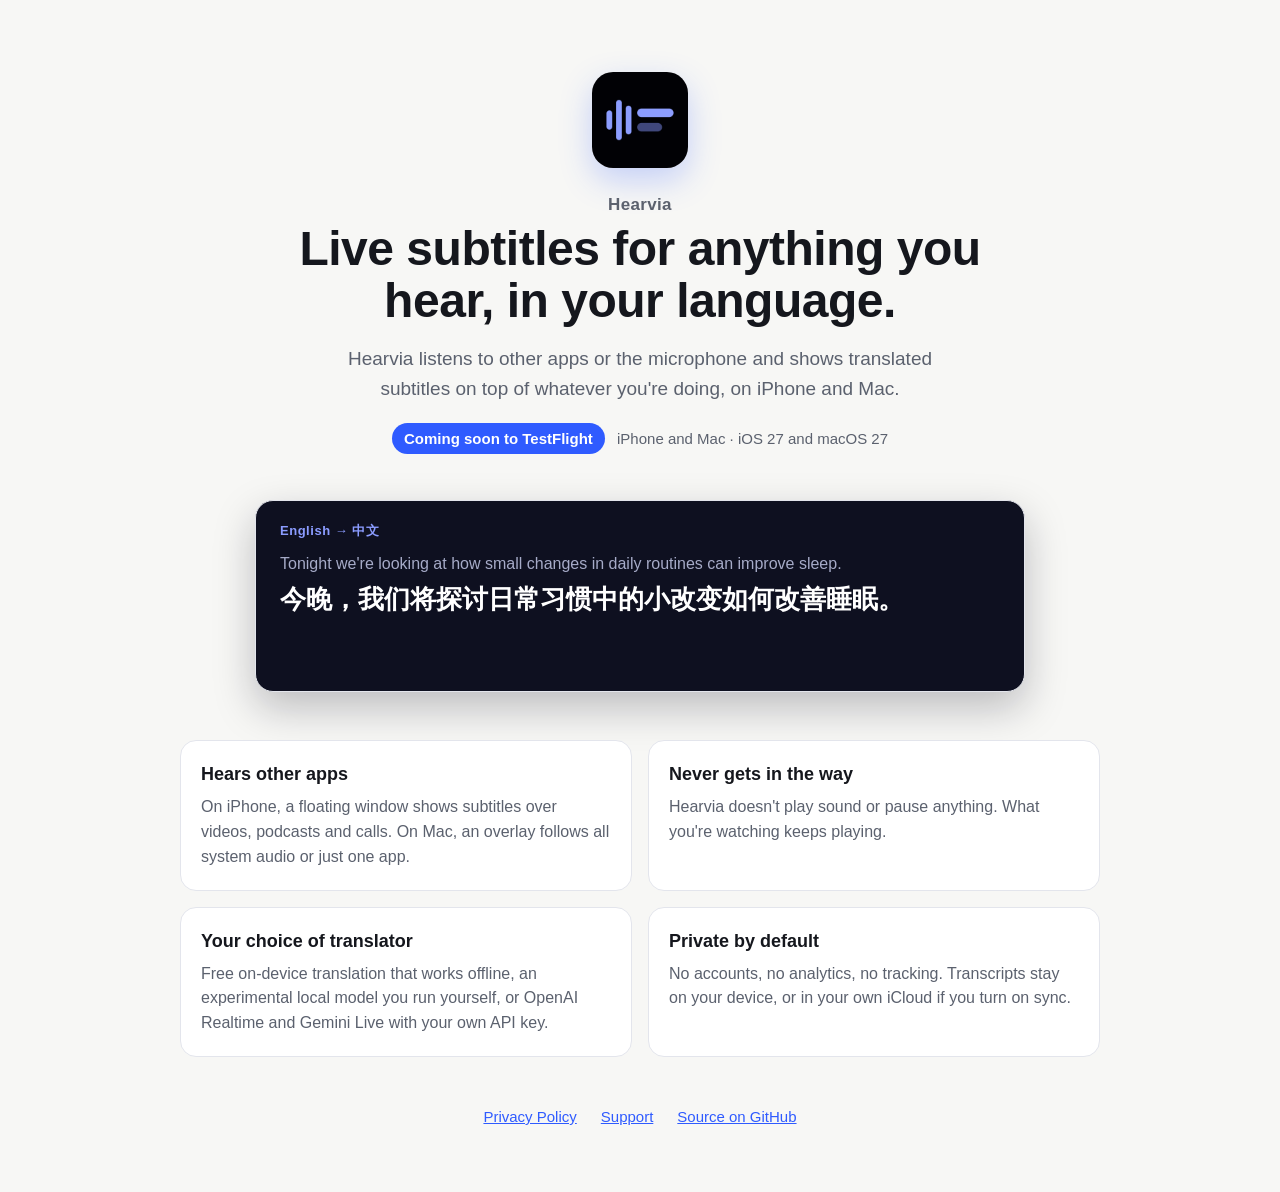
==== docs/index.html @ 70a5ec32 "Transcripts: optional iCloud sync Settings → Transcripts gains "Sync with iCloud" on iPhone and Mac " ====
<!doctype html>
<html lang="en">
<head>
<meta charset="utf-8">
<meta name="viewport" content="width=device-width, initial-scale=1">
<title>Hearvia</title>
<meta name="description" content="Live translated subtitles for anything you hear, on iPhone and Mac: videos, podcasts, calls, or the person in front of you.">
<meta property="og:title" content="Hearvia">
<meta property="og:description" content="Live translated subtitles for anything you hear, on iPhone and Mac.">
<meta property="og:image" content="https://hewigovens.github.io/hearvia/icon.png">
<meta name="theme-color" content="#0E1020" media="(prefers-color-scheme: dark)">
<meta name="theme-color" content="#F7F7F5" media="(prefers-color-scheme: light)">
<link rel="icon" href="favicon.png">
<link rel="apple-touch-icon" href="icon.png">
<link rel="stylesheet" href="style.css">
</head>
<body>
<main class="landing">
  <header class="hero">
    <img class="app-icon" src="icon.png" width="96" height="96" alt="">
    <p class="name">Hearvia</p>
    <h1>Live subtitles for anything you hear, in your language.</h1>
    <p class="lede">Hearvia listens to other apps or the microphone and shows translated subtitles on top of whatever you're doing, on iPhone and Mac.</p>
    <p class="availability"><span class="pill">Coming soon to TestFlight</span> <span class="platforms">iPhone and Mac · iOS 27 and macOS 27</span></p>
  </header>

  <figure class="strip" aria-label="Example subtitles">
    <p class="strip-pair" id="pair">English → 中文</p>
    <p class="strip-original" id="original" lang="en">Tonight we're looking at how small changes in daily routines can improve sleep.</p>
    <p class="strip-translation" id="translation" lang="zh-Hans">今晚，我们将探讨日常习惯中的小改变如何改善睡眠。</p>
  </figure>

  <section class="features">
    <div class="feature">
      <h2>Hears other apps</h2>
      <p>On iPhone, a floating window shows subtitles over videos, podcasts and calls. On Mac, an overlay follows all system audio or just one app.</p>
    </div>
    <div class="feature">
      <h2>Never gets in the way</h2>
      <p>Hearvia doesn't play sound or pause anything. What you're watching keeps playing.</p>
    </div>
    <div class="feature">
      <h2>Your choice of translator</h2>
      <p>Free on-device translation that works offline, an experimental local model you run yourself, or OpenAI Realtime and Gemini Live with your own API key.</p>
    </div>
    <div class="feature">
      <h2>Private by default</h2>
      <p>No accounts, no analytics, no tracking. Transcripts stay on your device, or in your own iCloud if you turn on sync.</p>
    </div>
  </section>

  <footer class="footer">
    <a href="privacy.html">Privacy Policy</a>
    <a href="https://github.com/hewigovens/hearvia/issues">Support</a>
    <a href="https://github.com/hewigovens/hearvia">Source on GitHub</a>
  </footer>
</main>
<script>
  // Cycles a few subtitle examples; stays on the first with Reduce Motion.
  // [pair, original, translation, original language, translation language]
  const examples = [
    ["English → 中文", "Tonight we're looking at how small changes in daily routines can improve sleep.", "今晚，我们将探讨日常习惯中的小改变如何改善睡眠。", "en", "zh-Hans"],
    ["English → 日本語", "Let's start with where we landed last quarter.", "まずは前四半期の結果から始めましょう。", "en", "ja"],
    ["日本語 → English", "次の電車は10分遅れて到着します。", "The next train will arrive 10 minutes late.", "ja", "en"],
    ["Español → English", "¿Dónde está la estación más cercana?", "Where is the nearest station?", "es", "en"]
  ];
  const strip = document.querySelector(".strip");
  const fields = ["pair", "original", "translation"].map((id) => document.getElementById(id));
  if (!matchMedia("(prefers-reduced-motion: reduce)").matches) {
    let index = 0;
    setInterval(() => {
      strip.classList.add("fading");
      setTimeout(() => {
        index = (index + 1) % examples.length;
        fields.forEach((field, i) => { field.textContent = examples[index][i]; });
        fields[1].lang = examples[index][3];
        fields[2].lang = examples[index][4];
        strip.classList.remove("fading");
      }, 350);
    }, 4200);
  }
</script>
</body>
</html>
---- docs/style.css ----
:root {
  color-scheme: light dark;
  --ground: #F7F7F5;
  --text: #15171D;
  --muted: #5B616E;
  --accent: #2F5BFF;
}
@media (prefers-color-scheme: dark) {
  :root {
    --ground: #0E1020;
    --text: #F3F4F6;
    --muted: #A6ABC8;
    --accent: #8B9CFF;
  }
}
body {
  margin: 0;
  background: var(--ground);
  color: var(--text);
  font: 17px/1.55 -apple-system, BlinkMacSystemFont, "Helvetica Neue", sans-serif;
}
main {
  max-width: 680px;
  margin: 0 auto;
  padding: 48px 16px 64px;
}
h1 { font-size: 34px; line-height: 1.15; margin: 0 0 8px; }
h2 { font-size: 20px; margin: 32px 0 8px; }
a { color: var(--accent); }
.meta, .back { color: var(--muted); font-size: 15px; }
.lede { font-size: 19px; color: var(--muted); }
.links { padding-left: 20px; }

/* Landing page */
:root {
  --surface: #FFFFFF;
  --border: #E3E5EC;
  --strip: #0E1020;
}
@media (prefers-color-scheme: dark) {
  :root {
    --surface: #191C33;
    --border: #262A47;
    --strip: #070814;
  }
}
main.landing { max-width: 920px; }
.hero { text-align: center; padding-top: 24px; }
.app-icon { border-radius: 22%; box-shadow: 0 12px 32px rgba(47, 91, 255, 0.25); }
.name { font-weight: 600; letter-spacing: 0.02em; color: var(--muted); margin: 16px 0 4px; }
.hero h1 { font-size: clamp(30px, 6vw, 48px); line-height: 1.1; max-width: 760px; margin: 0 auto 16px; letter-spacing: -0.01em; }
.hero .lede { max-width: 620px; margin: 0 auto 20px; }
.availability { color: var(--muted); font-size: 15px; }
.platforms { white-space: nowrap; }
.pill {
  display: inline-block;
  margin: 0 8px 6px 0;
  padding: 4px 12px;
  border-radius: 999px;
  background: var(--accent);
  color: #FFFFFF;
  font-weight: 600;
}
@media (prefers-color-scheme: dark) {
  .pill { color: #0E1020; }
}
/* Subtitle surfaces are dark in both themes, like the app's floating window and overlay. */
.strip {
  margin: 40px auto 48px;
  max-width: 720px;
  min-height: 150px;
  padding: 20px 24px;
  border-radius: 18px;
  background: var(--strip);
  border: 1px solid var(--border);
  box-shadow: 0 16px 40px rgba(14, 16, 32, 0.25);
  transition: opacity 0.35s ease;
}
.strip.fading { opacity: 0; }
.strip p { margin: 0; }
.strip-pair { color: #8B9CFF; font-size: 13px; font-weight: 600; letter-spacing: 0.04em; margin-bottom: 10px !important; }
.strip-original { color: #A6ABC8; font-size: 16px; margin-bottom: 6px !important; }
.strip-translation { color: #FFFFFF; font-size: clamp(20px, 3.4vw, 26px); font-weight: 600; line-height: 1.35; }
.features { display: grid; grid-template-columns: repeat(2, 1fr); gap: 16px; }
@media (max-width: 620px) {
  .features { grid-template-columns: 1fr; }
}
.feature { background: var(--surface); border: 1px solid var(--border); border-radius: 16px; padding: 20px; }
.feature h2 { font-size: 18px; margin: 0 0 6px; }
.feature p { margin: 0; color: var(--muted); font-size: 16px; }
.footer { display: flex; flex-wrap: wrap; justify-content: center; gap: 8px 24px; margin-top: 48px; font-size: 15px; }
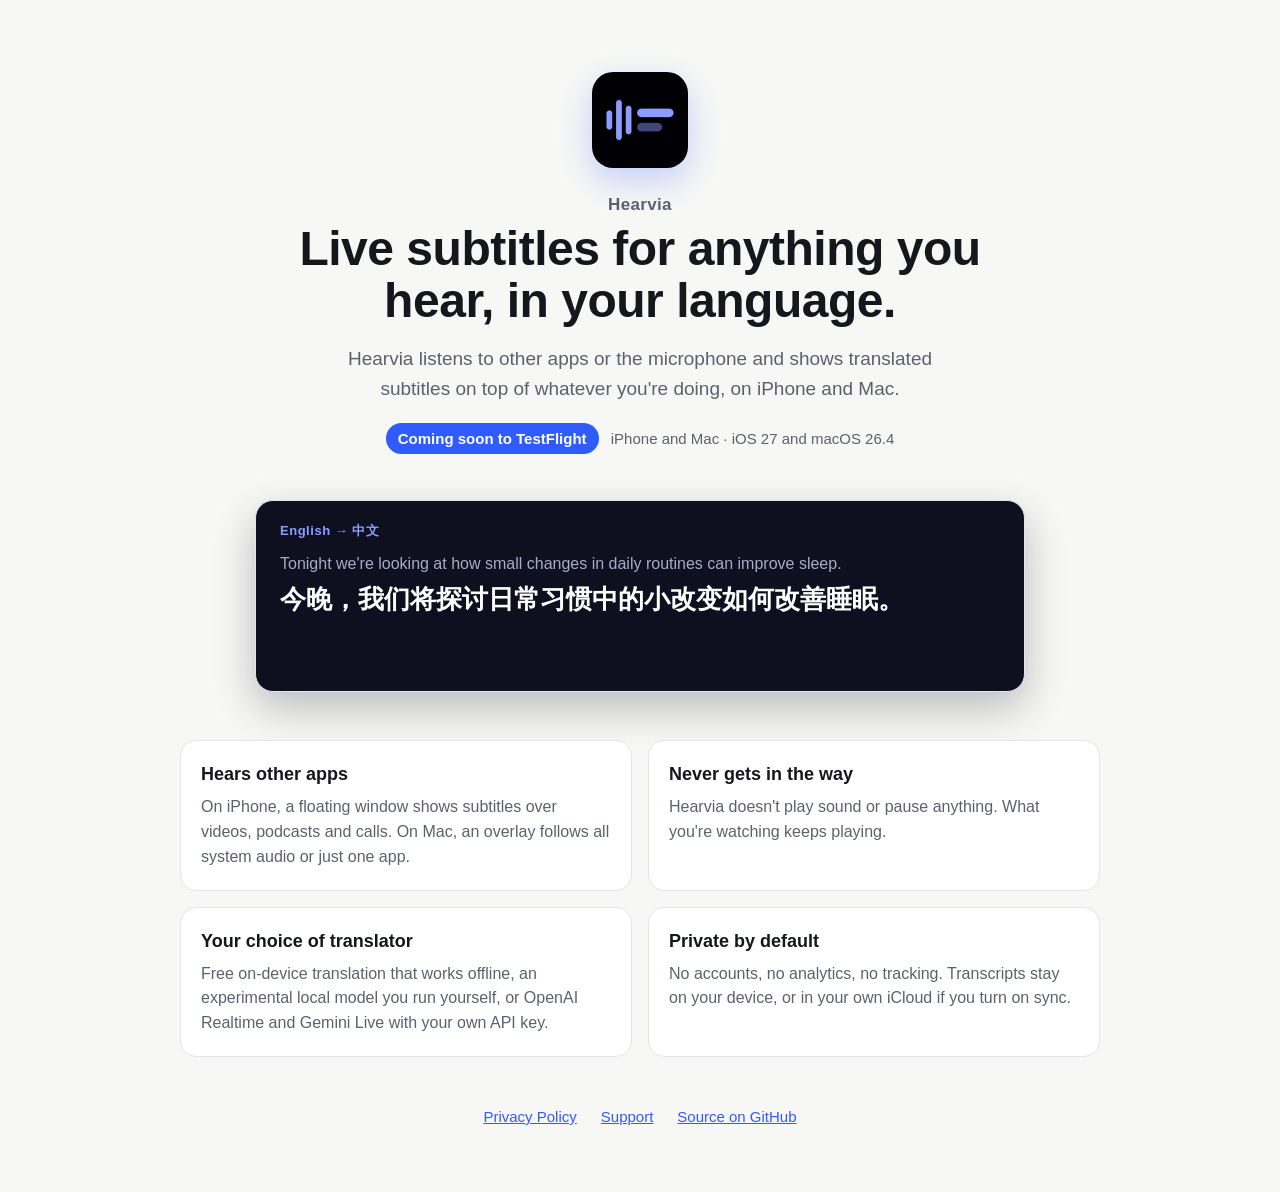
==== commit e2badbe7: "macOS: deployment target 26.4; iOS stays at 27 HearviaKit and the Mac app now target macOS 26.4, the" ====
--- a/docs/index.html
+++ b/docs/index.html
@@ -21,7 +21,7 @@
     <p class="name">Hearvia</p>
     <h1>Live subtitles for anything you hear, in your language.</h1>
     <p class="lede">Hearvia listens to other apps or the microphone and shows translated subtitles on top of whatever you're doing, on iPhone and Mac.</p>
-    <p class="availability"><span class="pill">Coming soon to TestFlight</span> <span class="platforms">iPhone and Mac · iOS 27 and macOS 27</span></p>
+    <p class="availability"><span class="pill">Coming soon to TestFlight</span> <span class="platforms">iPhone and Mac · iOS 27 and macOS 26.4</span></p>
   </header>
 
   <figure class="strip" aria-label="Example subtitles">
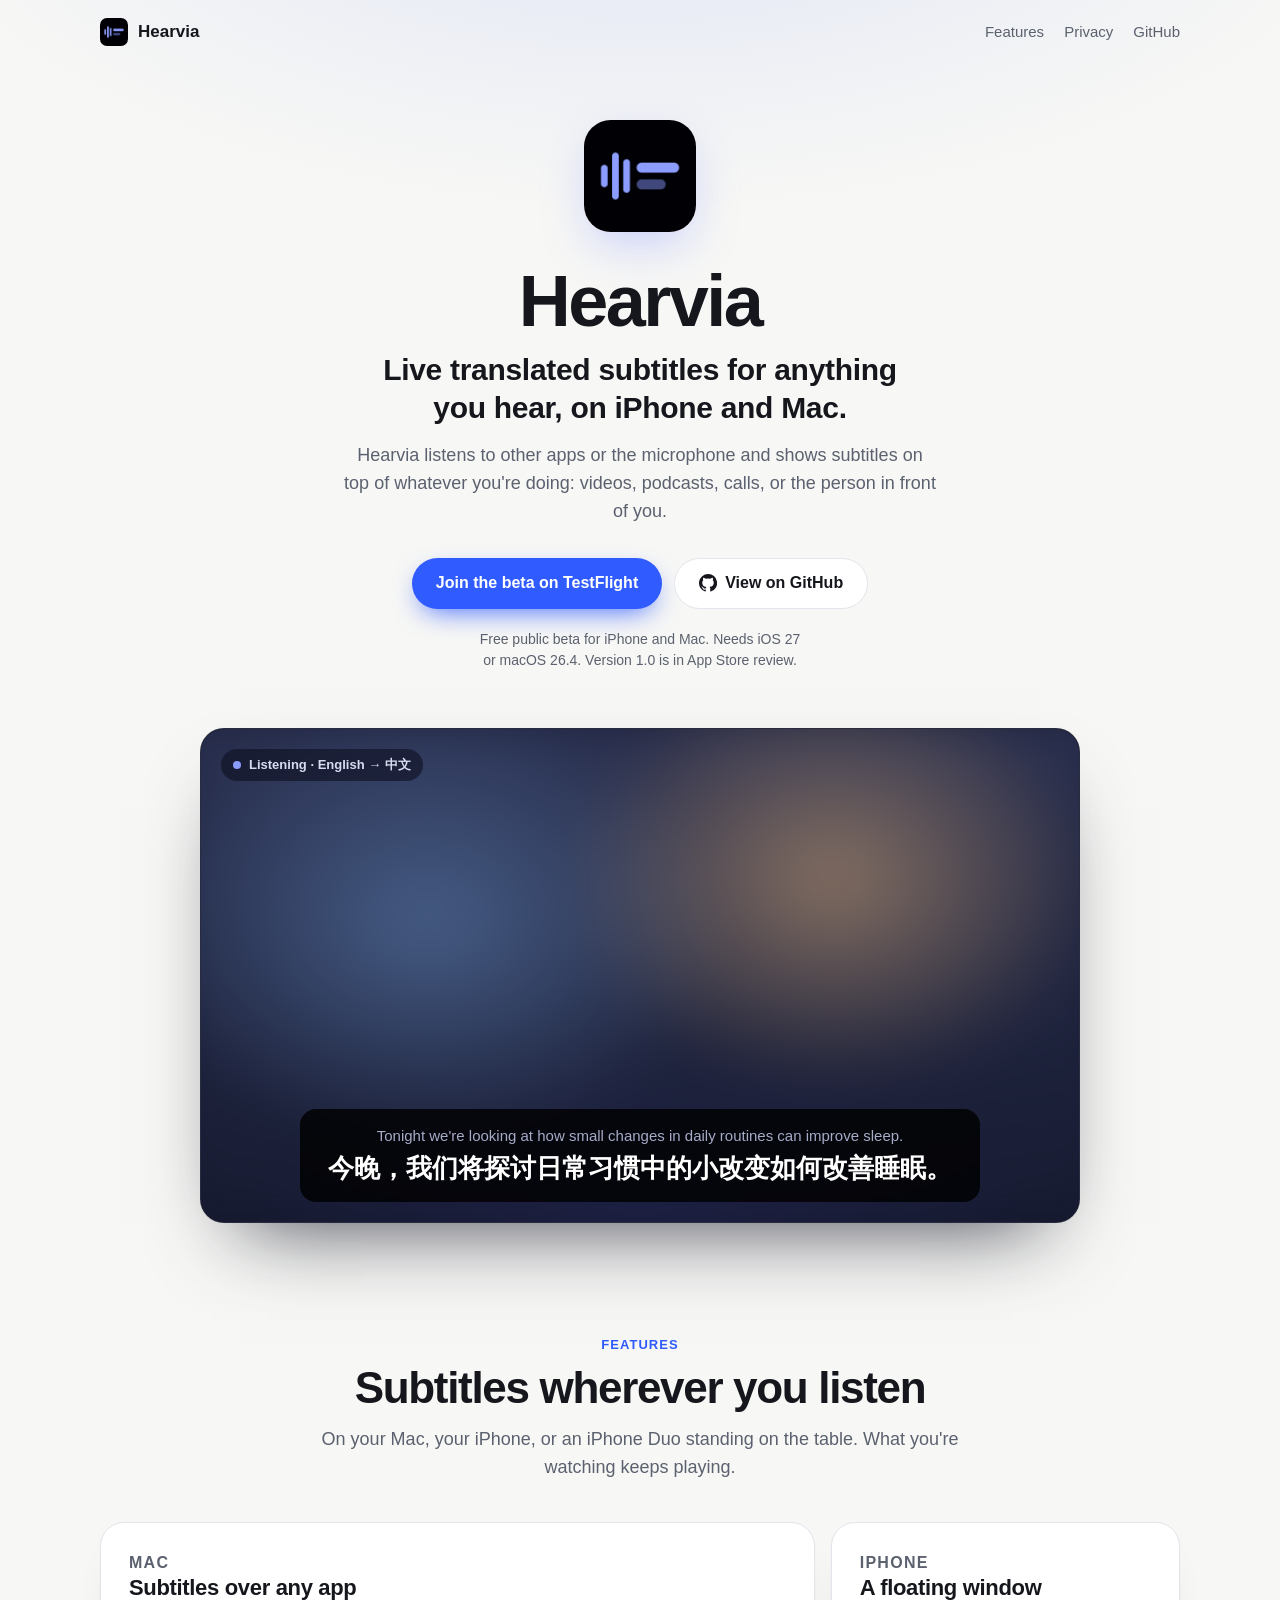
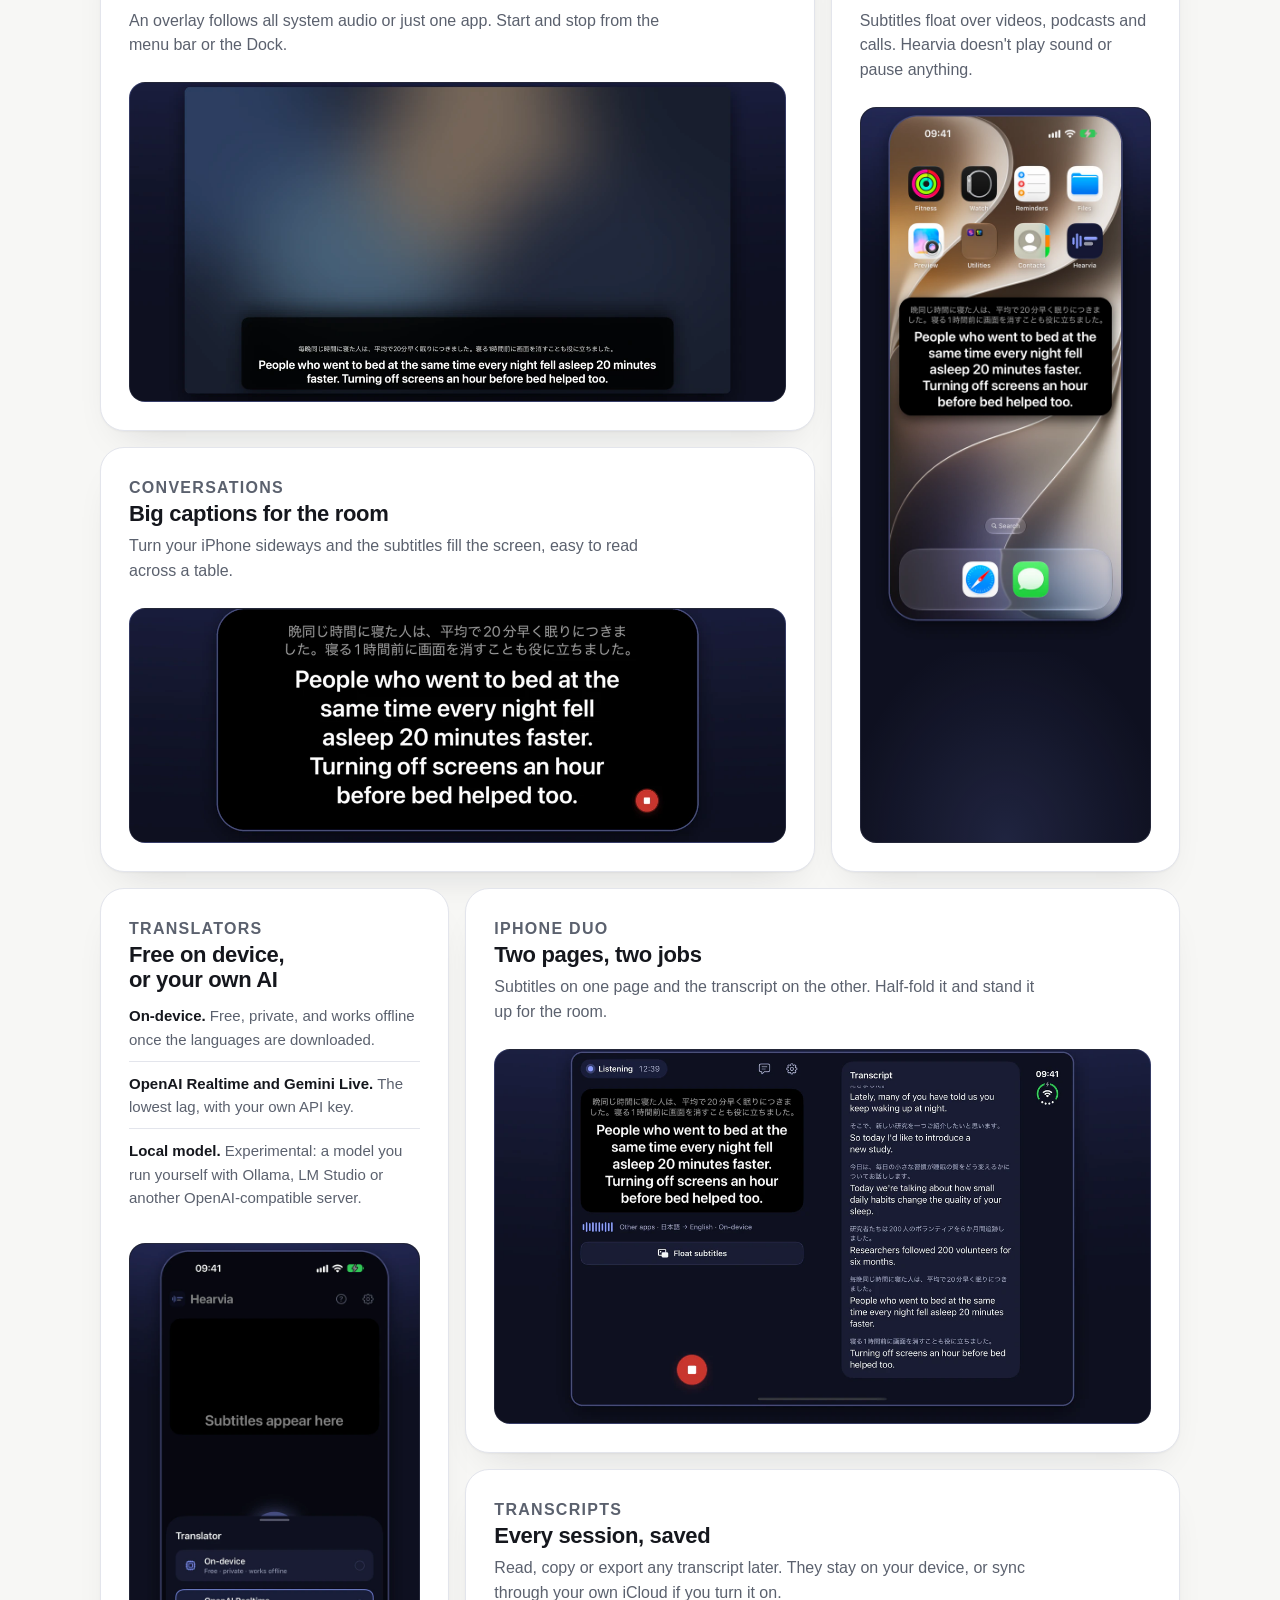
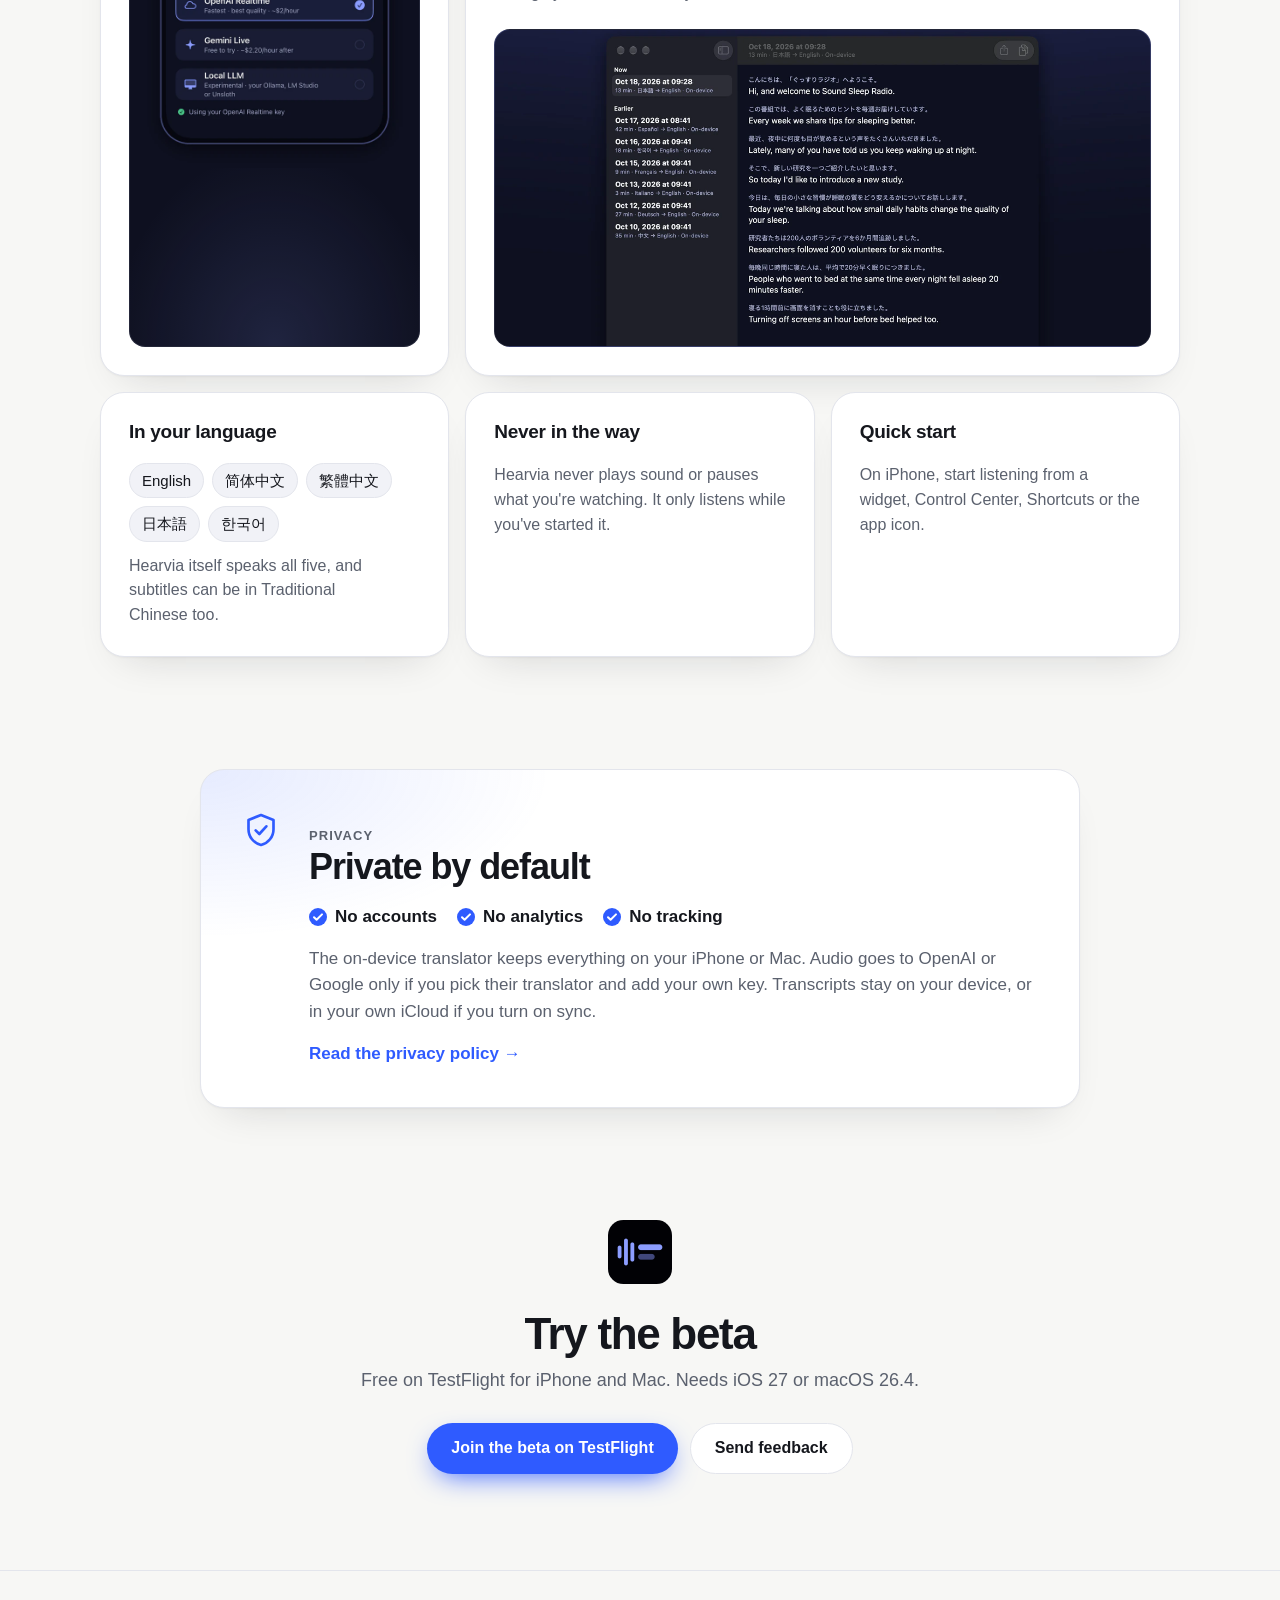
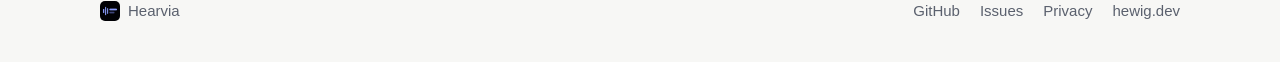
==== commit 02e6fab9: "Site: landing page redesign: hero with the TestFlight beta, bento feature grid from the App Store sc" ====
--- a/docs/index.html
+++ b/docs/index.html
@@ -3,11 +3,23 @@
 <head>
 <meta charset="utf-8">
 <meta name="viewport" content="width=device-width, initial-scale=1">
-<title>Hearvia</title>
-<meta name="description" content="Live translated subtitles for anything you hear, on iPhone and Mac: videos, podcasts, calls, or the person in front of you.">
+<title>Hearvia · Live translated subtitles on iPhone and Mac</title>
+<meta name="description" content="Live translated subtitles for anything you hear, on iPhone and Mac: videos, podcasts, calls, or the person in front of you. Free on-device translation, no accounts, no tracking.">
+<link rel="canonical" href="https://hearvia.hewig.dev/">
+<meta property="og:type" content="website">
+<meta property="og:site_name" content="Hearvia">
+<meta property="og:url" content="https://hearvia.hewig.dev/">
 <meta property="og:title" content="Hearvia">
 <meta property="og:description" content="Live translated subtitles for anything you hear, on iPhone and Mac.">
-<meta property="og:image" content="https://hewigovens.github.io/hearvia/icon.png">
+<meta property="og:image" content="https://hearvia.hewig.dev/screenshots/bento.png">
+<meta property="og:image:width" content="2400">
+<meta property="og:image:height" content="1465">
+<meta property="og:image:alt" content="Hearvia on Mac, iPhone and iPhone Duo showing translated subtitles over other apps">
+<meta name="twitter:card" content="summary_large_image">
+<meta name="twitter:title" content="Hearvia">
+<meta name="twitter:description" content="Live translated subtitles for anything you hear, on iPhone and Mac.">
+<meta name="twitter:image" content="https://hearvia.hewig.dev/screenshots/bento.png">
+<meta name="twitter:image:alt" content="Hearvia on Mac, iPhone and iPhone Duo showing translated subtitles over other apps">
 <meta name="theme-color" content="#0E1020" media="(prefers-color-scheme: dark)">
 <meta name="theme-color" content="#F7F7F5" media="(prefers-color-scheme: light)">
 <link rel="icon" href="favicon.png">
@@ -15,46 +27,173 @@
 <link rel="stylesheet" href="style.css">
 </head>
 <body>
-<main class="landing">
-  <header class="hero">
-    <img class="app-icon" src="icon.png" width="96" height="96" alt="">
-    <p class="name">Hearvia</p>
-    <h1>Live subtitles for anything you hear, in your language.</h1>
-    <p class="lede">Hearvia listens to other apps or the microphone and shows translated subtitles on top of whatever you're doing, on iPhone and Mac.</p>
-    <p class="availability"><span class="pill">Coming soon to TestFlight</span> <span class="platforms">iPhone and Mac · iOS 27 and macOS 26.4</span></p>
-  </header>
-
-  <figure class="strip" aria-label="Example subtitles">
-    <p class="strip-pair" id="pair">English → 中文</p>
-    <p class="strip-original" id="original" lang="en">Tonight we're looking at how small changes in daily routines can improve sleep.</p>
-    <p class="strip-translation" id="translation" lang="zh-Hans">今晚，我们将探讨日常习惯中的小改变如何改善睡眠。</p>
-  </figure>
-
-  <section class="features">
-    <div class="feature">
-      <h2>Hears other apps</h2>
-      <p>On iPhone, a floating window shows subtitles over videos, podcasts and calls. On Mac, an overlay follows all system audio or just one app.</p>
-    </div>
-    <div class="feature">
-      <h2>Never gets in the way</h2>
-      <p>Hearvia doesn't play sound or pause anything. What you're watching keeps playing.</p>
-    </div>
-    <div class="feature">
-      <h2>Your choice of translator</h2>
-      <p>Free on-device translation that works offline, an experimental local model you run yourself, or OpenAI Realtime and Gemini Live with your own API key.</p>
-    </div>
-    <div class="feature">
-      <h2>Private by default</h2>
-      <p>No accounts, no analytics, no tracking. Transcripts stay on your device, or in your own iCloud if you turn on sync.</p>
-    </div>
-  </section>
-
-  <footer class="footer">
-    <a href="privacy.html">Privacy Policy</a>
-    <a href="https://github.com/hewigovens/hearvia/issues">Support</a>
-    <a href="https://github.com/hewigovens/hearvia">Source on GitHub</a>
-  </footer>
+<a class="skip" href="#features">Skip to features</a>
+<header class="site-header">
+  <div class="wrap site-header-inner">
+    <a class="brand" href="./"><img src="favicon.png" width="28" height="28" alt=""> Hearvia</a>
+    <nav aria-label="Main">
+      <a href="#features">Features</a>
+      <a href="#privacy">Privacy</a>
+      <a href="https://github.com/hewigovens/hearvia">GitHub</a>
+    </nav>
+  </div>
+</header>
+
+<main>
+  <section class="hero wrap" aria-labelledby="title">
+    <img class="hero-icon" src="icon.png" width="112" height="112" alt="">
+    <h1 id="title">Hearvia</h1>
+    <p class="hero-pitch">Live translated subtitles for anything you hear, on iPhone and Mac.</p>
+    <p class="hero-lede">Hearvia listens to other apps or the microphone and shows subtitles on top of whatever you're doing: videos, podcasts, calls, or the person in front of you.</p>
+    <div class="actions">
+      <a class="button button-primary" href="https://testflight.apple.com/join/GZddk344">Join the beta on TestFlight</a>
+      <a class="button button-secondary" href="https://github.com/hewigovens/hearvia">
+        <svg aria-hidden="true" viewBox="0 0 16 16" width="18" height="18"><path fill="currentColor" d="M8 0a8 8 0 0 0-2.53 15.59c.4.07.55-.17.55-.38v-1.33c-2.23.48-2.7-1.07-2.7-1.07-.36-.92-.89-1.17-.89-1.17-.73-.5.06-.49.06-.49.8.06 1.23.83 1.23.83.71 1.22 1.87.87 2.33.66.07-.52.28-.87.5-1.07-1.78-.2-3.65-.89-3.65-3.95 0-.87.31-1.59.82-2.15-.08-.2-.36-1.02.08-2.12 0 0 .67-.21 2.2.82a7.6 7.6 0 0 1 4 0c1.53-1.04 2.2-.82 2.2-.82.44 1.1.16 1.92.08 2.12.51.56.82 1.28.82 2.15 0 3.07-1.87 3.75-3.66 3.95.29.25.54.73.54 1.48v2.2c0 .21.15.46.55.38A8 8 0 0 0 8 0Z"/></svg>
+        View on GitHub
+      </a>
+    </div>
+    <p class="hero-note">Free public beta for iPhone and Mac. Needs iOS 27 or macOS 26.4. Version 1.0 is in App Store review.</p>
+
+    <figure class="stage" aria-label="Example subtitles">
+      <div class="stage-scene" aria-hidden="true"></div>
+      <p class="stage-status"><span class="dot" aria-hidden="true"></span><span>Listening · <span id="pair">English → 中文</span></span></p>
+      <div class="caption">
+        <p class="caption-original" id="original" lang="en">Tonight we're looking at how small changes in daily routines can improve sleep.</p>
+        <p class="caption-translation" id="translation" lang="zh-Hans">今晚，我们将探讨日常习惯中的小改变如何改善睡眠。</p>
+      </div>
+    </figure>
+  </section>
+
+  <section id="features" class="section wrap" aria-labelledby="features-title">
+    <header class="section-head">
+      <p class="eyebrow">Features</p>
+      <h2 id="features-title">Subtitles wherever you listen</h2>
+      <p>On your Mac, your iPhone, or an iPhone Duo standing on the table. What you're watching keeps playing.</p>
+    </header>
+
+    <div class="bento">
+      <article class="card card-wide">
+        <div class="card-text">
+          <p class="eyebrow">Mac</p>
+          <h3>Subtitles over any app</h3>
+          <p>An overlay follows all system audio or just one app. Start and stop from the menu bar or the Dock.</p>
+        </div>
+        <div class="shot"><img src="screenshots/mac-overlay.webp" width="1200" height="583" loading="lazy" alt="A Mac playing a video, with a subtitle overlay at the bottom: the Japanese original in small grey text and the English translation in white below it."></div>
+      </article>
+
+      <article class="card card-tall">
+        <div class="card-text">
+          <p class="eyebrow">iPhone</p>
+          <h3>A floating window</h3>
+          <p>Subtitles float over videos, podcasts and calls. Hearvia doesn't play sound or pause anything.</p>
+        </div>
+        <div class="shot shot-phone"><img src="screenshots/iphone-floating.webp" width="638" height="1200" loading="lazy" alt="An iPhone home screen with a floating subtitle window showing a Japanese sentence and its English translation."></div>
+      </article>
+
+      <article class="card card-wide">
+        <div class="card-text">
+          <p class="eyebrow">Conversations</p>
+          <h3>Big captions for the room</h3>
+          <p>Turn your iPhone sideways and the subtitles fill the screen, easy to read across a table.</p>
+        </div>
+        <div class="shot"><img src="screenshots/iphone-captions.webp" width="1200" height="427" loading="lazy" alt="An iPhone in landscape filled with large white English subtitles under the Japanese original."></div>
+      </article>
+
+      <article class="card card-tall">
+        <div class="card-text">
+          <p class="eyebrow">Translators</p>
+          <h3>Free on device, or your own AI</h3>
+          <ul class="options">
+            <li><strong>On-device.</strong> Free, private, and works offline once the languages are downloaded.</li>
+            <li><strong>OpenAI Realtime and Gemini Live.</strong> The lowest lag, with your own API key.</li>
+            <li><strong>Local model.</strong> Experimental: a model you run yourself with Ollama, LM Studio or another OpenAI-compatible server.</li>
+          </ul>
+        </div>
+        <div class="shot shot-phone"><img src="screenshots/iphone-translators.webp" width="662" height="1200" loading="lazy" alt="The iPhone translator picker listing On-device, OpenAI Realtime, Gemini Live and Local LLM."></div>
+      </article>
+
+      <article class="card card-wide">
+        <div class="card-text">
+          <p class="eyebrow">iPhone Duo</p>
+          <h3>Two pages, two jobs</h3>
+          <p>Subtitles on one page and the transcript on the other. Half-fold it and stand it up for the room.</p>
+        </div>
+        <div class="shot"><img src="screenshots/iphone-duo.webp" width="1200" height="684" loading="lazy" alt="An unfolded iPhone Duo with live subtitles on the left page and the running transcript on the right page."></div>
+      </article>
+
+      <article class="card card-wide">
+        <div class="card-text">
+          <p class="eyebrow">Transcripts</p>
+          <h3>Every session, saved</h3>
+          <p>Read, copy or export any transcript later. They stay on your device, or sync through your own iCloud if you turn it on.</p>
+        </div>
+        <div class="shot"><img src="screenshots/mac-transcripts.webp" width="1200" height="579" loading="lazy" alt="The Mac transcript window: a list of past sessions on the left and one transcript with original and translated lines on the right."></div>
+      </article>
+
+      <article class="card card-small">
+        <h3>In your language</h3>
+        <ul class="chips" aria-label="App languages">
+          <li lang="en">English</li>
+          <li lang="zh-Hans">简体中文</li>
+          <li lang="zh-Hant">繁體中文</li>
+          <li lang="ja">日本語</li>
+          <li lang="ko">한국어</li>
+        </ul>
+        <p>Hearvia itself speaks all five, and subtitles can be in Traditional Chinese too.</p>
+      </article>
+
+      <article class="card card-small">
+        <h3>Never in the way</h3>
+        <p>Hearvia never plays sound or pauses what you're watching. It only listens while you've started it.</p>
+      </article>
+
+      <article class="card card-small">
+        <h3>Quick start</h3>
+        <p>On iPhone, start listening from a widget, Control Center, Shortcuts or the app icon.</p>
+      </article>
+    </div>
+  </section>
+
+  <section id="privacy" class="section wrap" aria-labelledby="privacy-title">
+    <div class="privacy">
+      <svg class="privacy-icon" aria-hidden="true" viewBox="0 0 24 24" width="40" height="40"><path fill="none" stroke="currentColor" stroke-width="1.6" stroke-linecap="round" stroke-linejoin="round" d="M12 3 4.5 6v5.5c0 4.6 3.1 8.4 7.5 9.5 4.4-1.1 7.5-4.9 7.5-9.5V6L12 3Z"/><path fill="none" stroke="currentColor" stroke-width="1.6" stroke-linecap="round" stroke-linejoin="round" d="m8.8 12.2 2.2 2.2 4.2-4.6"/></svg>
+      <div>
+        <p class="eyebrow">Privacy</p>
+        <h2 id="privacy-title">Private by default</h2>
+        <ul class="checks">
+          <li>No accounts</li>
+          <li>No analytics</li>
+          <li>No tracking</li>
+        </ul>
+        <p>The on-device translator keeps everything on your iPhone or Mac. Audio goes to OpenAI or Google only if you pick their translator and add your own key. Transcripts stay on your device, or in your own iCloud if you turn on sync.</p>
+        <p><a class="link-arrow" href="privacy.html">Read the privacy policy</a></p>
+      </div>
+    </div>
+  </section>
+
+  <section class="section wrap cta" aria-labelledby="cta-title">
+    <img src="icon.png" width="64" height="64" alt="">
+    <h2 id="cta-title">Try the beta</h2>
+    <p>Free on TestFlight for iPhone and Mac. Needs iOS 27 or macOS 26.4.</p>
+    <div class="actions">
+      <a class="button button-primary" href="https://testflight.apple.com/join/GZddk344">Join the beta on TestFlight</a>
+      <a class="button button-secondary" href="https://github.com/hewigovens/hearvia/issues">Send feedback</a>
+    </div>
+  </section>
 </main>
+
+<footer class="site-footer">
+  <div class="wrap site-footer-inner">
+    <p class="footer-brand"><img src="favicon.png" width="20" height="20" alt=""> Hearvia</p>
+    <nav aria-label="Footer">
+      <a href="https://github.com/hewigovens/hearvia">GitHub</a>
+      <a href="https://github.com/hewigovens/hearvia/issues">Issues</a>
+      <a href="privacy.html">Privacy</a>
+      <a href="https://hewig.dev">hewig.dev</a>
+    </nav>
+  </div>
+</footer>
+
 <script>
   // Cycles a few subtitle examples; stays on the first with Reduce Motion.
   // [pair, original, translation, original language, translation language]
@@ -62,20 +201,21 @@
     ["English → 中文", "Tonight we're looking at how small changes in daily routines can improve sleep.", "今晚，我们将探讨日常习惯中的小改变如何改善睡眠。", "en", "zh-Hans"],
     ["English → 日本語", "Let's start with where we landed last quarter.", "まずは前四半期の結果から始めましょう。", "en", "ja"],
     ["日本語 → English", "次の電車は10分遅れて到着します。", "The next train will arrive 10 minutes late.", "ja", "en"],
-    ["Español → English", "¿Dónde está la estación más cercana?", "Where is the nearest station?", "es", "en"]
+    ["Español → English", "¿Dónde está la estación más cercana?", "Where is the nearest station?", "es", "en"],
+    ["한국어 → English", "오늘 회의는 3시에 시작합니다.", "Today's meeting starts at three.", "ko", "en"]
   ];
-  const strip = document.querySelector(".strip");
+  const caption = document.querySelector(".caption");
   const fields = ["pair", "original", "translation"].map((id) => document.getElementById(id));
   if (!matchMedia("(prefers-reduced-motion: reduce)").matches) {
     let index = 0;
     setInterval(() => {
-      strip.classList.add("fading");
+      caption.classList.add("fading");
       setTimeout(() => {
         index = (index + 1) % examples.length;
         fields.forEach((field, i) => { field.textContent = examples[index][i]; });
         fields[1].lang = examples[index][3];
         fields[2].lang = examples[index][4];
-        strip.classList.remove("fading");
+        caption.classList.remove("fading");
       }, 350);
     }, 4200);
   }
--- a/docs/style.css
+++ b/docs/style.css
@@ -1,91 +1,395 @@
+/* Periwinkle dark is the default; Paper light follows the system setting. */
 :root {
-  color-scheme: light dark;
-  --ground: #F7F7F5;
-  --text: #15171D;
-  --muted: #5B616E;
-  --accent: #2F5BFF;
-}
-@media (prefers-color-scheme: dark) {
+  color-scheme: dark light;
+  --ground: #0E1020;
+  --ground-glow: rgba(139, 156, 255, 0.22);
+  --surface: #151831;
+  --surface-raised: #1B1F3D;
+  --border: rgba(166, 171, 200, 0.16);
+  --text: #F3F4F6;
+  --muted: #A6ABC8;
+  --accent: #8B9CFF;
+  --on-accent: #0E1020;
+  --shadow: 0 1px 0 rgba(255, 255, 255, 0.04) inset, 0 24px 48px -24px rgba(0, 0, 0, 0.6);
+  --radius: 24px;
+  --font: -apple-system, BlinkMacSystemFont, "SF Pro Text", "Segoe UI", Roboto, "Helvetica Neue", "PingFang SC", "Hiragino Sans", "Apple SD Gothic Neo", "Noto Sans", sans-serif;
+}
+@media (prefers-color-scheme: light) {
   :root {
-    --ground: #0E1020;
-    --text: #F3F4F6;
-    --muted: #A6ABC8;
-    --accent: #8B9CFF;
+    --ground: #F7F7F5;
+    --ground-glow: rgba(47, 91, 255, 0.12);
+    --surface: #FFFFFF;
+    --surface-raised: #F1F2F7;
+    --border: #E3E5EC;
+    --text: #15171D;
+    --muted: #5B616E;
+    --accent: #2F5BFF;
+    --on-accent: #FFFFFF;
+    --shadow: 0 1px 2px rgba(21, 23, 29, 0.04), 0 20px 40px -24px rgba(21, 23, 29, 0.18);
   }
+}
+
+*, *::before, *::after { box-sizing: border-box; }
+html { scroll-behavior: smooth; -webkit-text-size-adjust: 100%; }
+@media (prefers-reduced-motion: reduce) {
+  html { scroll-behavior: auto; }
 }
 body {
   margin: 0;
-  background: var(--ground);
+  background:
+    radial-gradient(1100px 560px at 50% -180px, var(--ground-glow), transparent 70%),
+    var(--ground);
+  background-repeat: no-repeat;
   color: var(--text);
-  font: 17px/1.55 -apple-system, BlinkMacSystemFont, "Helvetica Neue", sans-serif;
-}
-main {
-  max-width: 680px;
+  font: 17px/1.55 var(--font);
+  -webkit-font-smoothing: antialiased;
+}
+img { max-width: 100%; height: auto; }
+a { color: var(--accent); text-underline-offset: 3px; }
+a:focus-visible, .button:focus-visible {
+  outline: 2px solid var(--accent);
+  outline-offset: 3px;
+  border-radius: 8px;
+}
+h1, h2, h3 { line-height: 1.15; letter-spacing: -0.015em; text-wrap: balance; }
+p { text-wrap: pretty; }
+.wrap { width: 100%; max-width: 1120px; margin: 0 auto; padding: 0 20px; }
+
+.skip {
+  position: absolute;
+  left: 16px;
+  top: -48px;
+  padding: 8px 14px;
+  border-radius: 10px;
+  background: var(--accent);
+  color: var(--on-accent);
+  z-index: 10;
+}
+.skip:focus { top: 12px; }
+
+/* Header and footer, shared with the privacy page */
+.site-header-inner {
+  display: flex;
+  align-items: center;
+  justify-content: space-between;
+  gap: 16px;
+  height: 64px;
+}
+.brand {
+  display: inline-flex;
+  align-items: center;
+  gap: 10px;
+  color: var(--text);
+  font-weight: 650;
+  text-decoration: none;
+}
+.brand img { border-radius: 7px; }
+.site-header nav, .site-footer nav { display: flex; flex-wrap: wrap; gap: 4px 20px; }
+.site-header nav a, .site-footer nav a {
+  color: var(--muted);
+  font-size: 15px;
+  text-decoration: none;
+}
+.site-header nav a:hover, .site-footer nav a:hover { color: var(--text); }
+.site-footer {
+  margin-top: 96px;
+  border-top: 1px solid var(--border);
+}
+.site-footer-inner {
+  display: flex;
+  flex-wrap: wrap;
+  align-items: center;
+  justify-content: space-between;
+  gap: 12px 24px;
+  padding-top: 28px;
+  padding-bottom: 40px;
+}
+.footer-brand {
+  display: inline-flex;
+  align-items: center;
+  gap: 8px;
+  margin: 0;
+  color: var(--muted);
+  font-size: 15px;
+}
+.footer-brand img { border-radius: 5px; }
+
+/* Hero */
+.hero { padding-top: 56px; text-align: center; }
+.hero-icon {
+  border-radius: 24%;
+  box-shadow: 0 18px 48px -8px rgba(139, 156, 255, 0.45);
+}
+.hero h1 {
+  margin: 20px 0 8px;
+  font-size: clamp(44px, 9vw, 72px);
+  font-weight: 750;
+  letter-spacing: -0.035em;
+}
+.hero-pitch {
+  max-width: 720px;
+  margin: 0 auto 16px;
+  font-size: clamp(22px, 3.6vw, 30px);
+  font-weight: 600;
+  line-height: 1.25;
+  letter-spacing: -0.01em;
+  text-wrap: balance;
+}
+.hero-lede {
+  max-width: 600px;
+  margin: 0 auto 32px;
+  color: var(--muted);
+  font-size: 18px;
+}
+.actions {
+  display: flex;
+  flex-wrap: wrap;
+  justify-content: center;
+  gap: 12px;
+}
+.button {
+  display: inline-flex;
+  align-items: center;
+  justify-content: center;
+  gap: 8px;
+  min-height: 48px;
+  padding: 12px 24px;
+  border-radius: 999px;
+  font-size: 16px;
+  font-weight: 600;
+  text-decoration: none;
+  transition: transform 0.15s ease, background-color 0.15s ease, box-shadow 0.15s ease;
+}
+.button:hover { transform: translateY(-1px); }
+.button:active { transform: none; }
+.button-primary {
+  background: var(--accent);
+  color: var(--on-accent);
+  box-shadow: 0 10px 28px -10px var(--accent);
+}
+.button-secondary {
+  border: 1px solid var(--border);
+  background: var(--surface);
+  color: var(--text);
+}
+.button-secondary:hover { background: var(--surface-raised); }
+.hero-note {
+  max-width: 520px;
+  margin: 20px auto 0;
+  color: var(--muted);
+  font-size: 14px;
+  text-wrap: balance;
+}
+
+/* A dark stage like the Mac overlay: subtitle surfaces stay dark in both themes. */
+.stage {
+  position: relative;
+  display: flex;
+  flex-direction: column;
+  justify-content: space-between;
+  max-width: 880px;
+  aspect-ratio: 16 / 9;
+  margin: 56px auto 0;
+  padding: 20px;
+  overflow: hidden;
+  border: 1px solid rgba(166, 171, 200, 0.18);
+  border-radius: var(--radius);
+  background: #0E1020;
+  box-shadow: 0 40px 80px -40px rgba(14, 16, 32, 0.8);
+  text-align: left;
+}
+.stage-scene {
+  position: absolute;
+  inset: 0;
+  background:
+    radial-gradient(40% 55% at 70% 32%, rgba(214, 170, 120, 0.55), transparent 70%),
+    radial-gradient(45% 60% at 28% 40%, rgba(94, 128, 178, 0.6), transparent 70%),
+    radial-gradient(60% 50% at 50% 100%, rgba(31, 34, 73, 0.9), transparent 70%),
+    linear-gradient(180deg, #2A3050 0%, #161A30 100%);
+  filter: blur(24px);
+  transform: scale(1.1);
+}
+.stage-status {
+  position: relative;
+  align-self: flex-start;
+  display: inline-flex;
+  align-items: center;
+  gap: 8px;
+  margin: 0;
+  padding: 6px 12px;
+  border-radius: 999px;
+  background: rgba(14, 16, 32, 0.6);
+  -webkit-backdrop-filter: blur(12px);
+  backdrop-filter: blur(12px);
+  color: #D9DCF0;
+  font-size: 13px;
+  font-weight: 600;
+}
+.dot {
+  width: 8px;
+  height: 8px;
+  border-radius: 50%;
+  background: #8B9CFF;
+  box-shadow: 0 0 0 0 rgba(139, 156, 255, 0.6);
+  animation: pulse 2s ease-out infinite;
+}
+@keyframes pulse {
+  to { box-shadow: 0 0 0 8px rgba(139, 156, 255, 0); }
+}
+.caption {
+  position: relative;
+  align-self: center;
+  width: min(100%, 680px);
+  padding: 16px 22px;
+  border-radius: 16px;
+  background: rgba(0, 0, 0, 0.82);
+  text-align: center;
+  transition: opacity 0.35s ease;
+}
+.caption.fading { opacity: 0; }
+.caption p { margin: 0; }
+.caption-original { margin-bottom: 6px !important; color: #A6ABC8; font-size: 15px; line-height: 1.4; }
+.caption-translation { color: #FFFFFF; font-size: clamp(19px, 2.8vw, 26px); font-weight: 600; line-height: 1.3; }
+@media (prefers-reduced-motion: reduce) {
+  .dot { animation: none; }
+  .button, .caption { transition: none; }
+}
+
+/* Sections */
+.section { margin-top: 112px; }
+.section-head { max-width: 640px; margin: 0 auto 40px; text-align: center; }
+.section-head h2 { margin: 0 0 12px; font-size: clamp(30px, 5vw, 44px); letter-spacing: -0.03em; }
+.section-head p:last-child { margin: 0; color: var(--muted); font-size: 18px; }
+.eyebrow {
+  margin: 0 0 8px;
+  color: var(--accent);
+  font-size: 13px;
+  font-weight: 650;
+  letter-spacing: 0.08em;
+  text-transform: uppercase;
+}
+
+/* Bento grid */
+.bento {
+  display: grid;
+  grid-template-columns: repeat(3, minmax(0, 1fr));
+  grid-auto-flow: row dense;
+  gap: 16px;
+}
+.card {
+  display: flex;
+  flex-direction: column;
+  gap: 24px;
+  padding: 28px;
+  border: 1px solid var(--border);
+  border-radius: var(--radius);
+  background: var(--surface);
+  box-shadow: var(--shadow);
+}
+.card-wide { grid-column: span 2; }
+.card-tall { grid-row: span 2; }
+.card h3 { margin: 0 0 8px; font-size: 22px; }
+.card p { margin: 0; color: var(--muted); font-size: 16px; }
+.card-text { max-width: 560px; }
+.card-small h3 { font-size: 19px; }
+.card-small { gap: 12px; }
+.shot {
+  margin-top: auto;
+  overflow: hidden;
+  border: 1px solid rgba(166, 171, 200, 0.14);
+  border-radius: 16px;
+  background: linear-gradient(180deg, #252B59, #0E1020);
+}
+.shot img { display: block; width: 100%; }
+/* Phones sit at the top of a panel that continues the screenshot's dark ground, so a tall card can grow without a seam. */
+.shot-phone {
+  flex-grow: 1;
+  width: min(100%, 300px);
+  margin-left: auto;
+  margin-right: auto;
+  background: radial-gradient(80% 40% at 50% 100%, rgba(139, 156, 255, 0.14), transparent 70%), #0E1020;
+}
+.options { margin: 4px 0 0; padding: 0; list-style: none; color: var(--muted); font-size: 15px; }
+.options li { padding: 10px 0; border-top: 1px solid var(--border); }
+.options li:first-child { border-top: 0; padding-top: 4px; }
+.options strong { color: var(--text); font-weight: 600; }
+.chips { display: flex; flex-wrap: wrap; gap: 8px; margin: 0; padding: 0; list-style: none; }
+.chips li {
+  padding: 5px 12px;
+  border: 1px solid var(--border);
+  border-radius: 999px;
+  background: var(--surface-raised);
+  font-size: 15px;
+  font-weight: 500;
+}
+
+/* Privacy */
+.privacy {
+  display: flex;
+  gap: 28px;
+  max-width: 880px;
   margin: 0 auto;
-  padding: 48px 16px 64px;
-}
-h1 { font-size: 34px; line-height: 1.15; margin: 0 0 8px; }
-h2 { font-size: 20px; margin: 32px 0 8px; }
-a { color: var(--accent); }
-.meta, .back { color: var(--muted); font-size: 15px; }
-.lede { font-size: 19px; color: var(--muted); }
-.links { padding-left: 20px; }
-
-/* Landing page */
-:root {
-  --surface: #FFFFFF;
-  --border: #E3E5EC;
-  --strip: #0E1020;
-}
-@media (prefers-color-scheme: dark) {
-  :root {
-    --surface: #191C33;
-    --border: #262A47;
-    --strip: #070814;
-  }
-}
-main.landing { max-width: 920px; }
-.hero { text-align: center; padding-top: 24px; }
-.app-icon { border-radius: 22%; box-shadow: 0 12px 32px rgba(47, 91, 255, 0.25); }
-.name { font-weight: 600; letter-spacing: 0.02em; color: var(--muted); margin: 16px 0 4px; }
-.hero h1 { font-size: clamp(30px, 6vw, 48px); line-height: 1.1; max-width: 760px; margin: 0 auto 16px; letter-spacing: -0.01em; }
-.hero .lede { max-width: 620px; margin: 0 auto 20px; }
-.availability { color: var(--muted); font-size: 15px; }
-.platforms { white-space: nowrap; }
-.pill {
-  display: inline-block;
-  margin: 0 8px 6px 0;
-  padding: 4px 12px;
-  border-radius: 999px;
-  background: var(--accent);
-  color: #FFFFFF;
-  font-weight: 600;
-}
-@media (prefers-color-scheme: dark) {
-  .pill { color: #0E1020; }
-}
-/* Subtitle surfaces are dark in both themes, like the app's floating window and overlay. */
-.strip {
-  margin: 40px auto 48px;
-  max-width: 720px;
-  min-height: 150px;
-  padding: 20px 24px;
-  border-radius: 18px;
-  background: var(--strip);
+  padding: 40px;
   border: 1px solid var(--border);
-  box-shadow: 0 16px 40px rgba(14, 16, 32, 0.25);
-  transition: opacity 0.35s ease;
-}
-.strip.fading { opacity: 0; }
-.strip p { margin: 0; }
-.strip-pair { color: #8B9CFF; font-size: 13px; font-weight: 600; letter-spacing: 0.04em; margin-bottom: 10px !important; }
-.strip-original { color: #A6ABC8; font-size: 16px; margin-bottom: 6px !important; }
-.strip-translation { color: #FFFFFF; font-size: clamp(20px, 3.4vw, 26px); font-weight: 600; line-height: 1.35; }
-.features { display: grid; grid-template-columns: repeat(2, 1fr); gap: 16px; }
-@media (max-width: 620px) {
-  .features { grid-template-columns: 1fr; }
-}
-.feature { background: var(--surface); border: 1px solid var(--border); border-radius: 16px; padding: 20px; }
-.feature h2 { font-size: 18px; margin: 0 0 6px; }
-.feature p { margin: 0; color: var(--muted); font-size: 16px; }
-.footer { display: flex; flex-wrap: wrap; justify-content: center; gap: 8px 24px; margin-top: 48px; font-size: 15px; }
+  border-radius: var(--radius);
+  background:
+    radial-gradient(500px 240px at 0% 0%, var(--ground-glow), transparent 70%),
+    var(--surface);
+  box-shadow: var(--shadow);
+}
+.privacy-icon { flex: none; color: var(--accent); }
+.privacy h2 { margin: 0 0 16px; font-size: clamp(28px, 4.5vw, 36px); letter-spacing: -0.03em; }
+.privacy p { margin: 16px 0 0; color: var(--muted); }
+.checks { display: flex; flex-wrap: wrap; gap: 8px 20px; margin: 0; padding: 0; list-style: none; font-weight: 600; }
+.checks li { display: inline-flex; align-items: center; gap: 8px; }
+.checks li::before {
+  content: "";
+  width: 18px;
+  height: 18px;
+  border-radius: 50%;
+  background: var(--accent) url("data:image/svg+xml,%3Csvg xmlns='http://www.w3.org/2000/svg' viewBox='0 0 18 18'%3E%3Cpath d='m5 9.2 2.6 2.6L13 6.4' fill='none' stroke='white' stroke-width='2' stroke-linecap='round' stroke-linejoin='round'/%3E%3C/svg%3E") center / 18px no-repeat;
+}
+.link-arrow { font-weight: 600; text-decoration: none; }
+.link-arrow::after { content: " →"; }
+.link-arrow:hover { text-decoration: underline; }
+
+/* Closing call to action */
+.cta { text-align: center; }
+.cta img { border-radius: 24%; }
+.cta h2 { margin: 16px 0 8px; font-size: clamp(30px, 5vw, 44px); letter-spacing: -0.03em; }
+.cta p { margin: 0 0 28px; color: var(--muted); font-size: 18px; }
+
+@media (max-width: 960px) {
+  .bento { grid-template-columns: repeat(2, minmax(0, 1fr)); }
+  .card-tall { grid-row: auto; }
+  .card-small:last-child { grid-column: span 2; }
+}
+@media (max-width: 640px) {
+  body { font-size: 16px; }
+  .wrap { padding: 0 16px; }
+  .site-header nav { gap: 4px 16px; }
+  .site-header nav a[href="#features"] { display: none; }
+  .hero { padding-top: 32px; }
+  .hero-lede { font-size: 17px; }
+  .actions .button { width: 100%; }
+  .stage { aspect-ratio: auto; min-height: 280px; gap: 48px; margin-top: 40px; padding: 14px; border-radius: 20px; }
+  .caption { padding: 14px 16px; }
+  .caption-original { font-size: 14px; }
+  .section { margin-top: 80px; }
+  .bento { grid-template-columns: minmax(0, 1fr); gap: 12px; }
+  .card-wide, .card-small:last-child { grid-column: auto; }
+  .card { padding: 22px; gap: 20px; border-radius: 20px; }
+  .shot { border-radius: 12px; }
+  .privacy { flex-direction: column; gap: 16px; padding: 28px 22px; border-radius: 20px; }
+  .site-footer { margin-top: 72px; }
+}
+
+/* Privacy policy and other text pages */
+.doc { max-width: 720px; padding-top: 32px; }
+.doc h1 { margin: 0 0 8px; font-size: clamp(32px, 6vw, 44px); letter-spacing: -0.03em; }
+.doc h2 { margin: 40px 0 8px; font-size: 22px; }
+.doc p, .doc li { color: var(--text); }
+.doc ul { padding-left: 22px; }
+.doc li { margin-bottom: 10px; }
+.doc li strong { font-weight: 650; }
+.meta { margin: 0 0 32px; color: var(--muted); font-size: 15px; }
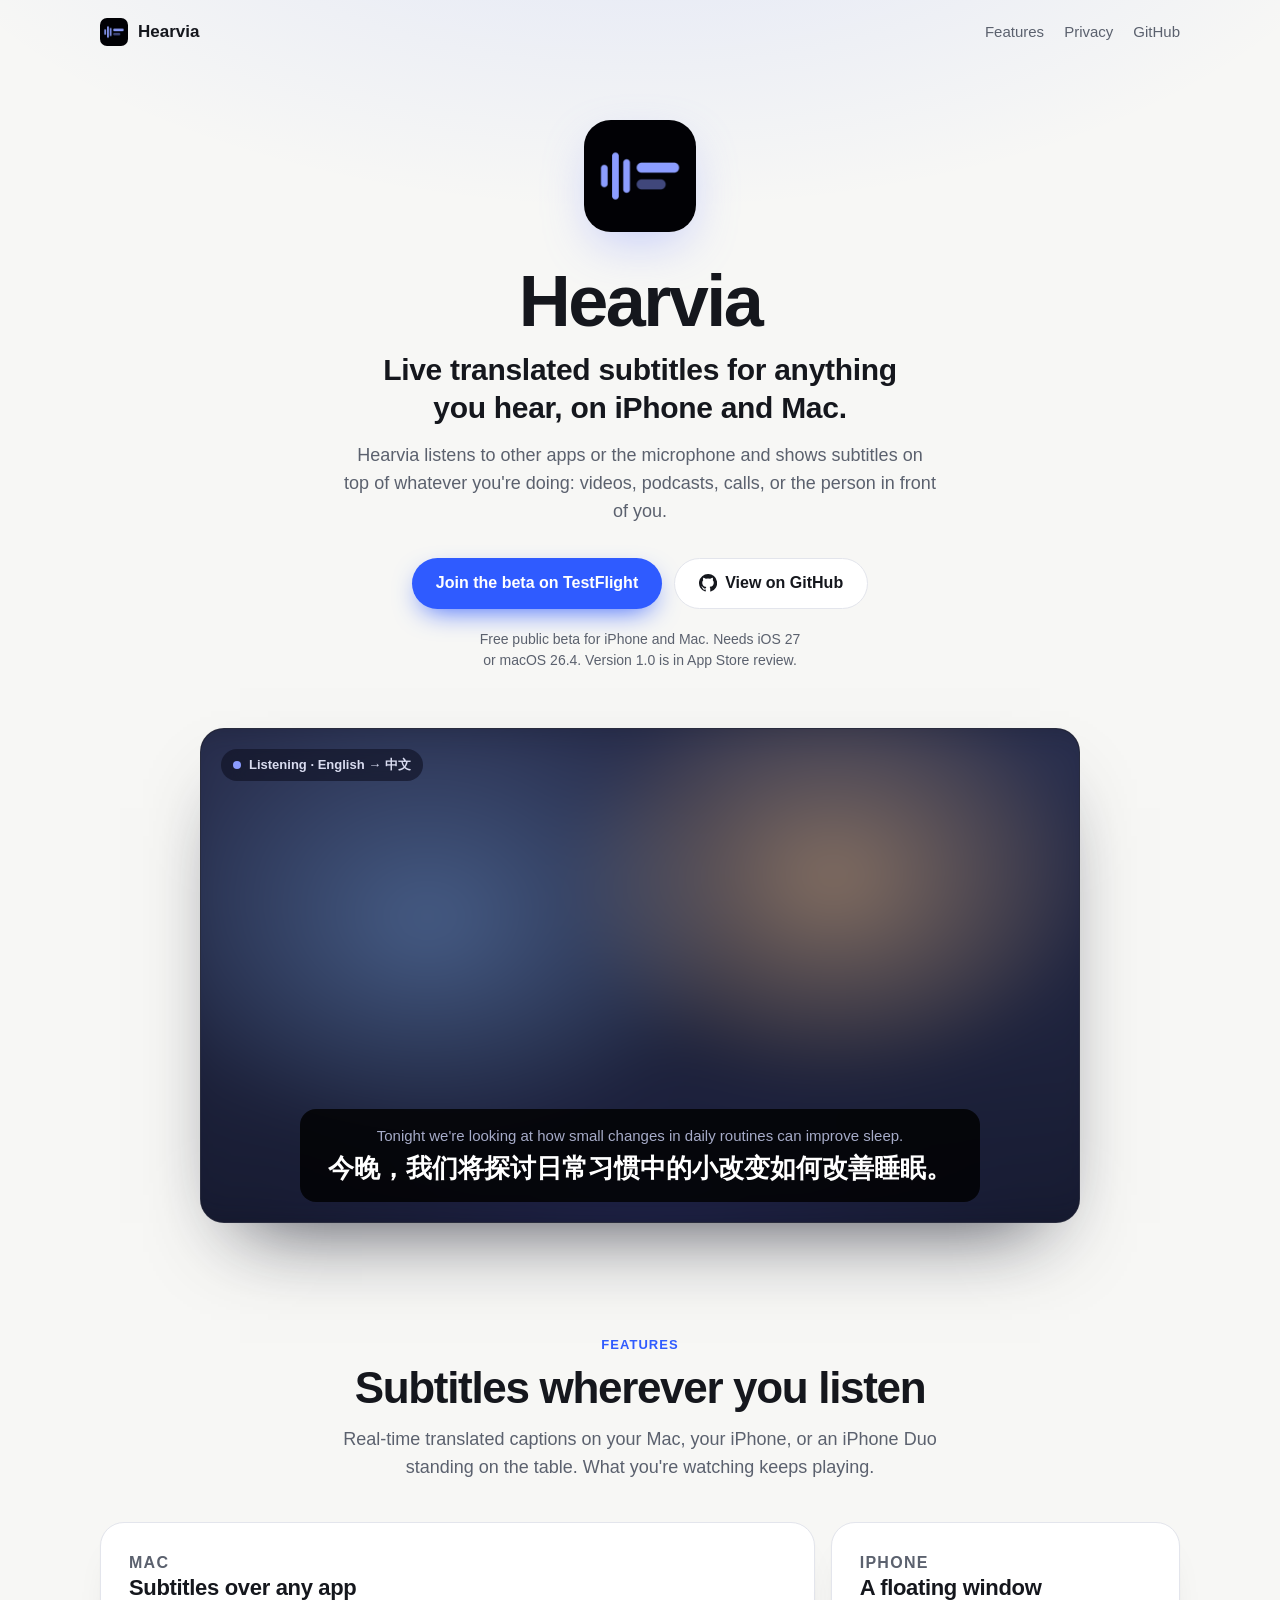
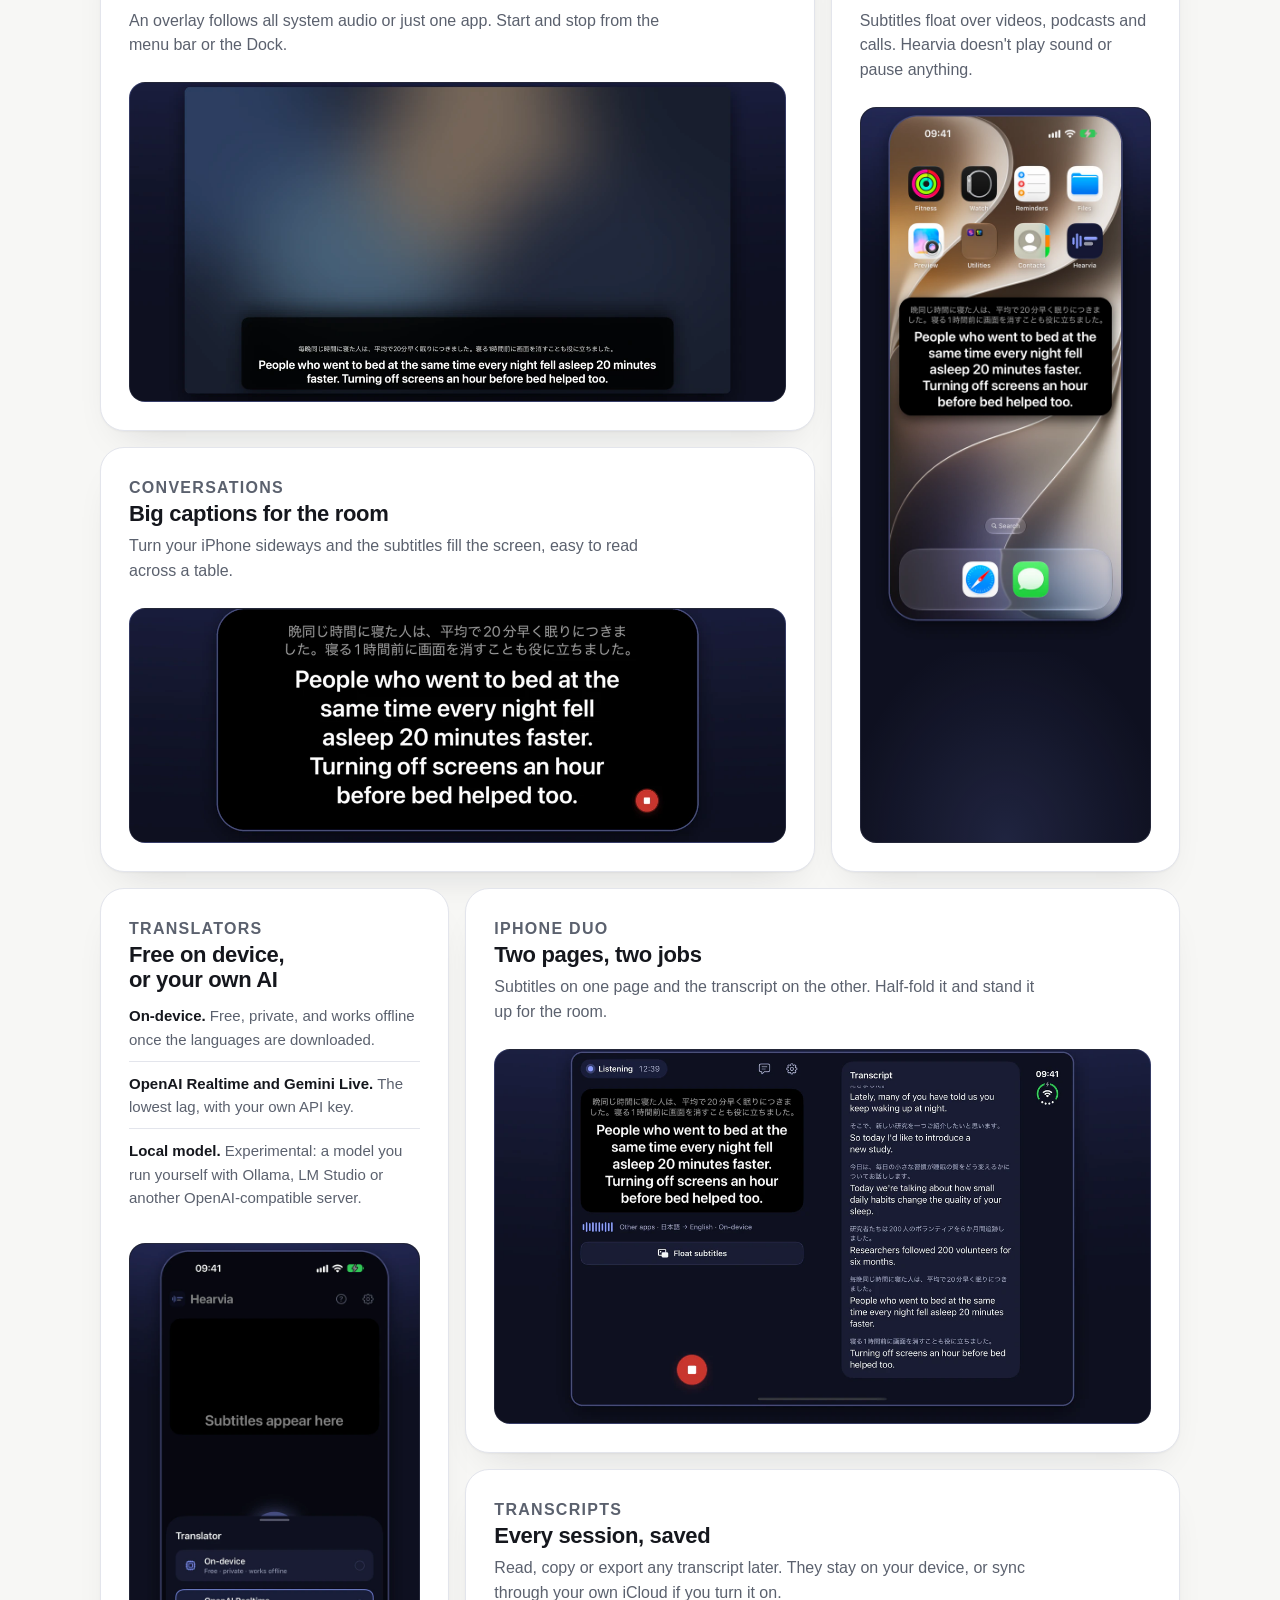
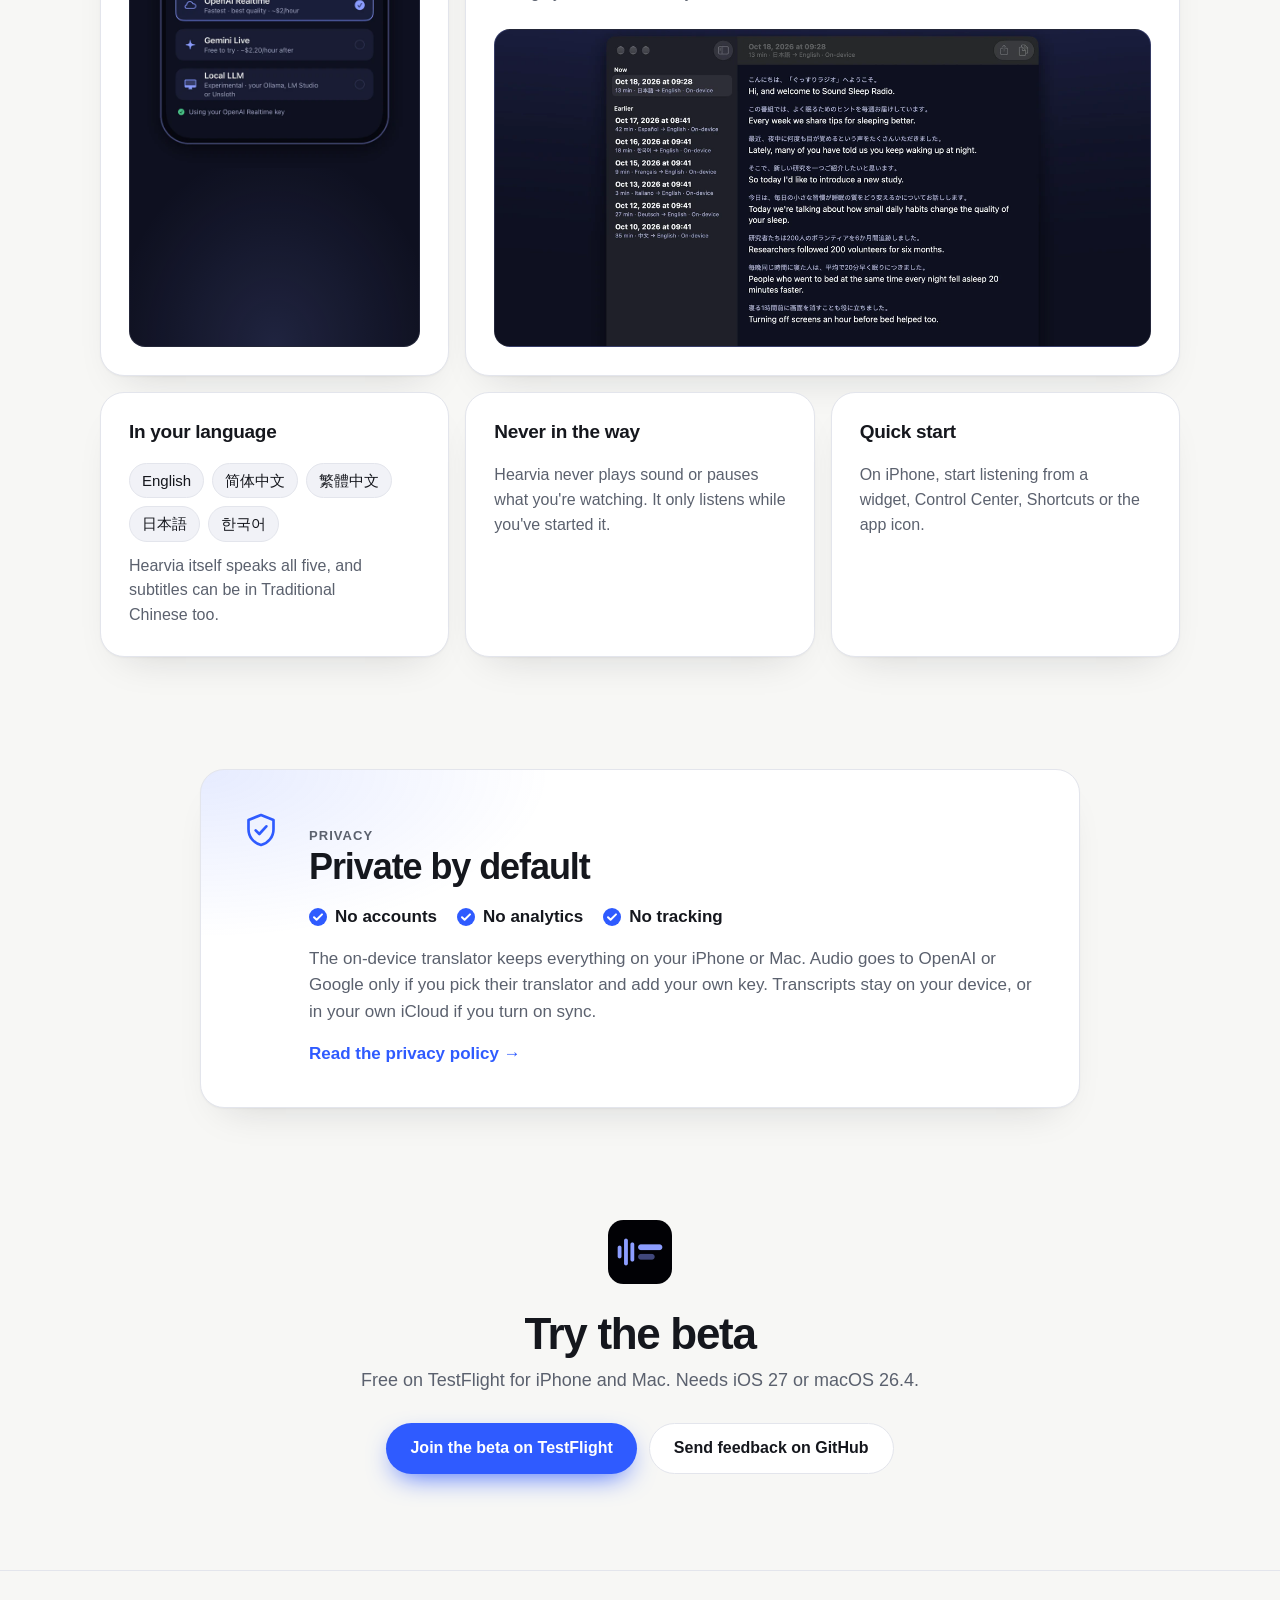
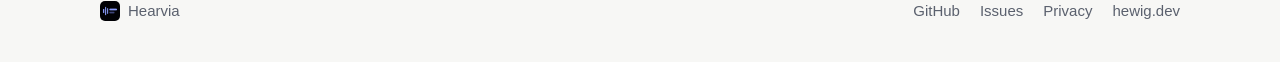
==== commit dd47b1e5: "Site SEO: page titles and descriptions, canonical and complete link-preview tags (smaller 1200 px pr" ====
--- a/docs/index.html
+++ b/docs/index.html
@@ -4,27 +4,88 @@
 <meta charset="utf-8">
 <meta name="viewport" content="width=device-width, initial-scale=1">
 <title>Hearvia · Live translated subtitles on iPhone and Mac</title>
-<meta name="description" content="Live translated subtitles for anything you hear, on iPhone and Mac: videos, podcasts, calls, or the person in front of you. Free on-device translation, no accounts, no tracking.">
+<meta name="description" content="Live translated subtitles for videos, podcasts, calls and conversations on iPhone and Mac. Free on-device translation or your own AI. No accounts, no tracking.">
 <link rel="canonical" href="https://hearvia.hewig.dev/">
 <meta property="og:type" content="website">
 <meta property="og:site_name" content="Hearvia">
+<meta property="og:locale" content="en_US">
 <meta property="og:url" content="https://hearvia.hewig.dev/">
-<meta property="og:title" content="Hearvia">
-<meta property="og:description" content="Live translated subtitles for anything you hear, on iPhone and Mac.">
-<meta property="og:image" content="https://hearvia.hewig.dev/screenshots/bento.png">
-<meta property="og:image:width" content="2400">
-<meta property="og:image:height" content="1465">
+<meta property="og:title" content="Hearvia · Live translated subtitles on iPhone and Mac">
+<meta property="og:description" content="Live translated subtitles for anything you hear, on iPhone and Mac: videos, podcasts, calls, or the person in front of you.">
+<meta property="og:image" content="https://hearvia.hewig.dev/screenshots/og.jpg">
+<meta property="og:image:type" content="image/jpeg">
+<meta property="og:image:width" content="1200">
+<meta property="og:image:height" content="733">
 <meta property="og:image:alt" content="Hearvia on Mac, iPhone and iPhone Duo showing translated subtitles over other apps">
 <meta name="twitter:card" content="summary_large_image">
-<meta name="twitter:title" content="Hearvia">
-<meta name="twitter:description" content="Live translated subtitles for anything you hear, on iPhone and Mac.">
-<meta name="twitter:image" content="https://hearvia.hewig.dev/screenshots/bento.png">
+<meta name="twitter:title" content="Hearvia · Live translated subtitles on iPhone and Mac">
+<meta name="twitter:description" content="Live translated subtitles for anything you hear, on iPhone and Mac: videos, podcasts, calls, or the person in front of you.">
+<meta name="twitter:image" content="https://hearvia.hewig.dev/screenshots/og.jpg">
 <meta name="twitter:image:alt" content="Hearvia on Mac, iPhone and iPhone Duo showing translated subtitles over other apps">
 <meta name="theme-color" content="#0E1020" media="(prefers-color-scheme: dark)">
 <meta name="theme-color" content="#F7F7F5" media="(prefers-color-scheme: light)">
-<link rel="icon" href="favicon.png">
-<link rel="apple-touch-icon" href="icon.png">
+<link rel="icon" href="favicon.png" type="image/png" sizes="64x64">
+<link rel="apple-touch-icon" href="apple-touch-icon.png">
 <link rel="stylesheet" href="style.css">
+<script type="application/ld+json">
+{
+  "@context": "https://schema.org",
+  "@graph": [
+    {
+      "@type": "WebSite",
+      "@id": "https://hearvia.hewig.dev/#website",
+      "url": "https://hearvia.hewig.dev/",
+      "name": "Hearvia",
+      "inLanguage": "en",
+      "publisher": { "@id": "https://hewig.dev/#person" }
+    },
+    {
+      "@type": "Person",
+      "@id": "https://hewig.dev/#person",
+      "name": "Tao Xu",
+      "url": "https://hewig.dev"
+    },
+    {
+      "@type": "SoftwareApplication",
+      "@id": "https://hearvia.hewig.dev/#app",
+      "name": "Hearvia",
+      "url": "https://hearvia.hewig.dev/",
+      "description": "Live translated subtitles for other apps' audio or the microphone, on iPhone and Mac. Translate on device for free, or use OpenAI Realtime, Gemini Live or a local model with your own key.",
+      "applicationCategory": "UtilitiesApplication",
+      "operatingSystem": "iOS 27, macOS 26.4",
+      "image": "https://hearvia.hewig.dev/icon.png",
+      "screenshot": [
+        "https://hearvia.hewig.dev/screenshots/mac-overlay.webp",
+        "https://hearvia.hewig.dev/screenshots/iphone-floating.webp",
+        "https://hearvia.hewig.dev/screenshots/iphone-captions.webp",
+        "https://hearvia.hewig.dev/screenshots/iphone-translators.webp",
+        "https://hearvia.hewig.dev/screenshots/iphone-duo.webp",
+        "https://hearvia.hewig.dev/screenshots/mac-transcripts.webp"
+      ],
+      "featureList": [
+        "Translated subtitles over any app on Mac",
+        "Floating subtitle window on iPhone",
+        "Large captions for conversations",
+        "Free on-device translation",
+        "OpenAI Realtime and Gemini Live with your own API key",
+        "Local model through an OpenAI-compatible server",
+        "Saved transcripts with optional iCloud sync"
+      ],
+      "inLanguage": ["en", "zh-Hans", "zh-Hant", "ja", "ko"],
+      "isAccessibleForFree": true,
+      "offers": {
+        "@type": "Offer",
+        "price": "0",
+        "priceCurrency": "USD",
+        "url": "https://testflight.apple.com/join/GZddk344"
+      },
+      "author": { "@id": "https://hewig.dev/#person" },
+      "publisher": { "@id": "https://hewig.dev/#person" },
+      "sameAs": ["https://github.com/hewigovens/hearvia"]
+    }
+  ]
+}
+</script>
 </head>
 <body>
 <a class="skip" href="#features">Skip to features</a>
@@ -41,9 +102,8 @@
 
 <main>
   <section class="hero wrap" aria-labelledby="title">
-    <img class="hero-icon" src="icon.png" width="112" height="112" alt="">
-    <h1 id="title">Hearvia</h1>
-    <p class="hero-pitch">Live translated subtitles for anything you hear, on iPhone and Mac.</p>
+    <img class="hero-icon" src="icon.png" width="112" height="112" alt="" fetchpriority="high">
+    <h1 id="title">Hearvia <span class="hero-pitch">Live translated subtitles for anything you hear, on iPhone and Mac.</span></h1>
     <p class="hero-lede">Hearvia listens to other apps or the microphone and shows subtitles on top of whatever you're doing: videos, podcasts, calls, or the person in front of you.</p>
     <div class="actions">
       <a class="button button-primary" href="https://testflight.apple.com/join/GZddk344">Join the beta on TestFlight</a>
@@ -68,7 +128,7 @@
     <header class="section-head">
       <p class="eyebrow">Features</p>
       <h2 id="features-title">Subtitles wherever you listen</h2>
-      <p>On your Mac, your iPhone, or an iPhone Duo standing on the table. What you're watching keeps playing.</p>
+      <p>Real-time translated captions on your Mac, your iPhone, or an iPhone Duo standing on the table. What you're watching keeps playing.</p>
     </header>
 
     <div class="bento">
@@ -78,7 +138,7 @@
           <h3>Subtitles over any app</h3>
           <p>An overlay follows all system audio or just one app. Start and stop from the menu bar or the Dock.</p>
         </div>
-        <div class="shot"><img src="screenshots/mac-overlay.webp" width="1200" height="583" loading="lazy" alt="A Mac playing a video, with a subtitle overlay at the bottom: the Japanese original in small grey text and the English translation in white below it."></div>
+        <div class="shot"><img src="screenshots/mac-overlay.webp" width="1200" height="583" loading="lazy" decoding="async" alt="A Mac playing a video, with Hearvia's subtitle overlay at the bottom: the Japanese original in small grey text and the English translation in white below it."></div>
       </article>
 
       <article class="card card-tall">
@@ -87,7 +147,7 @@
           <h3>A floating window</h3>
           <p>Subtitles float over videos, podcasts and calls. Hearvia doesn't play sound or pause anything.</p>
         </div>
-        <div class="shot shot-phone"><img src="screenshots/iphone-floating.webp" width="638" height="1200" loading="lazy" alt="An iPhone home screen with a floating subtitle window showing a Japanese sentence and its English translation."></div>
+        <div class="shot shot-phone"><img src="screenshots/iphone-floating.webp" width="638" height="1200" loading="lazy" decoding="async" alt="An iPhone home screen with Hearvia's floating subtitle window showing a Japanese sentence and its English translation."></div>
       </article>
 
       <article class="card card-wide">
@@ -96,7 +156,7 @@
           <h3>Big captions for the room</h3>
           <p>Turn your iPhone sideways and the subtitles fill the screen, easy to read across a table.</p>
         </div>
-        <div class="shot"><img src="screenshots/iphone-captions.webp" width="1200" height="427" loading="lazy" alt="An iPhone in landscape filled with large white English subtitles under the Japanese original."></div>
+        <div class="shot"><img src="screenshots/iphone-captions.webp" width="1200" height="427" loading="lazy" decoding="async" alt="An iPhone in landscape filled with large white English subtitles under the Japanese original."></div>
       </article>
 
       <article class="card card-tall">
@@ -109,7 +169,7 @@
             <li><strong>Local model.</strong> Experimental: a model you run yourself with Ollama, LM Studio or another OpenAI-compatible server.</li>
           </ul>
         </div>
-        <div class="shot shot-phone"><img src="screenshots/iphone-translators.webp" width="662" height="1200" loading="lazy" alt="The iPhone translator picker listing On-device, OpenAI Realtime, Gemini Live and Local LLM."></div>
+        <div class="shot shot-phone"><img src="screenshots/iphone-translators.webp" width="662" height="1200" loading="lazy" decoding="async" alt="Hearvia's translator picker on iPhone, listing On-device, OpenAI Realtime, Gemini Live and Local LLM."></div>
       </article>
 
       <article class="card card-wide">
@@ -118,7 +178,7 @@
           <h3>Two pages, two jobs</h3>
           <p>Subtitles on one page and the transcript on the other. Half-fold it and stand it up for the room.</p>
         </div>
-        <div class="shot"><img src="screenshots/iphone-duo.webp" width="1200" height="684" loading="lazy" alt="An unfolded iPhone Duo with live subtitles on the left page and the running transcript on the right page."></div>
+        <div class="shot"><img src="screenshots/iphone-duo.webp" width="1200" height="684" loading="lazy" decoding="async" alt="An unfolded iPhone Duo with live subtitles on the left page and the running transcript on the right page."></div>
       </article>
 
       <article class="card card-wide">
@@ -127,7 +187,7 @@
           <h3>Every session, saved</h3>
           <p>Read, copy or export any transcript later. They stay on your device, or sync through your own iCloud if you turn it on.</p>
         </div>
-        <div class="shot"><img src="screenshots/mac-transcripts.webp" width="1200" height="579" loading="lazy" alt="The Mac transcript window: a list of past sessions on the left and one transcript with original and translated lines on the right."></div>
+        <div class="shot"><img src="screenshots/mac-transcripts.webp" width="1200" height="579" loading="lazy" decoding="async" alt="Hearvia's transcript window on Mac: a list of past sessions on the left and one transcript with original and translated lines on the right."></div>
       </article>
 
       <article class="card card-small">
@@ -172,12 +232,12 @@
   </section>
 
   <section class="section wrap cta" aria-labelledby="cta-title">
-    <img src="icon.png" width="64" height="64" alt="">
+    <img src="icon.png" width="64" height="64" alt="" loading="lazy" decoding="async">
     <h2 id="cta-title">Try the beta</h2>
     <p>Free on TestFlight for iPhone and Mac. Needs iOS 27 or macOS 26.4.</p>
     <div class="actions">
       <a class="button button-primary" href="https://testflight.apple.com/join/GZddk344">Join the beta on TestFlight</a>
-      <a class="button button-secondary" href="https://github.com/hewigovens/hearvia/issues">Send feedback</a>
+      <a class="button button-secondary" href="https://github.com/hewigovens/hearvia/issues">Send feedback on GitHub</a>
     </div>
   </section>
 </main>
--- a/docs/style.css
+++ b/docs/style.css
@@ -121,14 +121,15 @@
   box-shadow: 0 18px 48px -8px rgba(139, 156, 255, 0.45);
 }
 .hero h1 {
-  margin: 20px 0 8px;
+  margin: 20px 0 16px;
   font-size: clamp(44px, 9vw, 72px);
   font-weight: 750;
   letter-spacing: -0.035em;
 }
 .hero-pitch {
+  display: block;
   max-width: 720px;
-  margin: 0 auto 16px;
+  margin: 8px auto 0;
   font-size: clamp(22px, 3.6vw, 30px);
   font-weight: 600;
   line-height: 1.25;
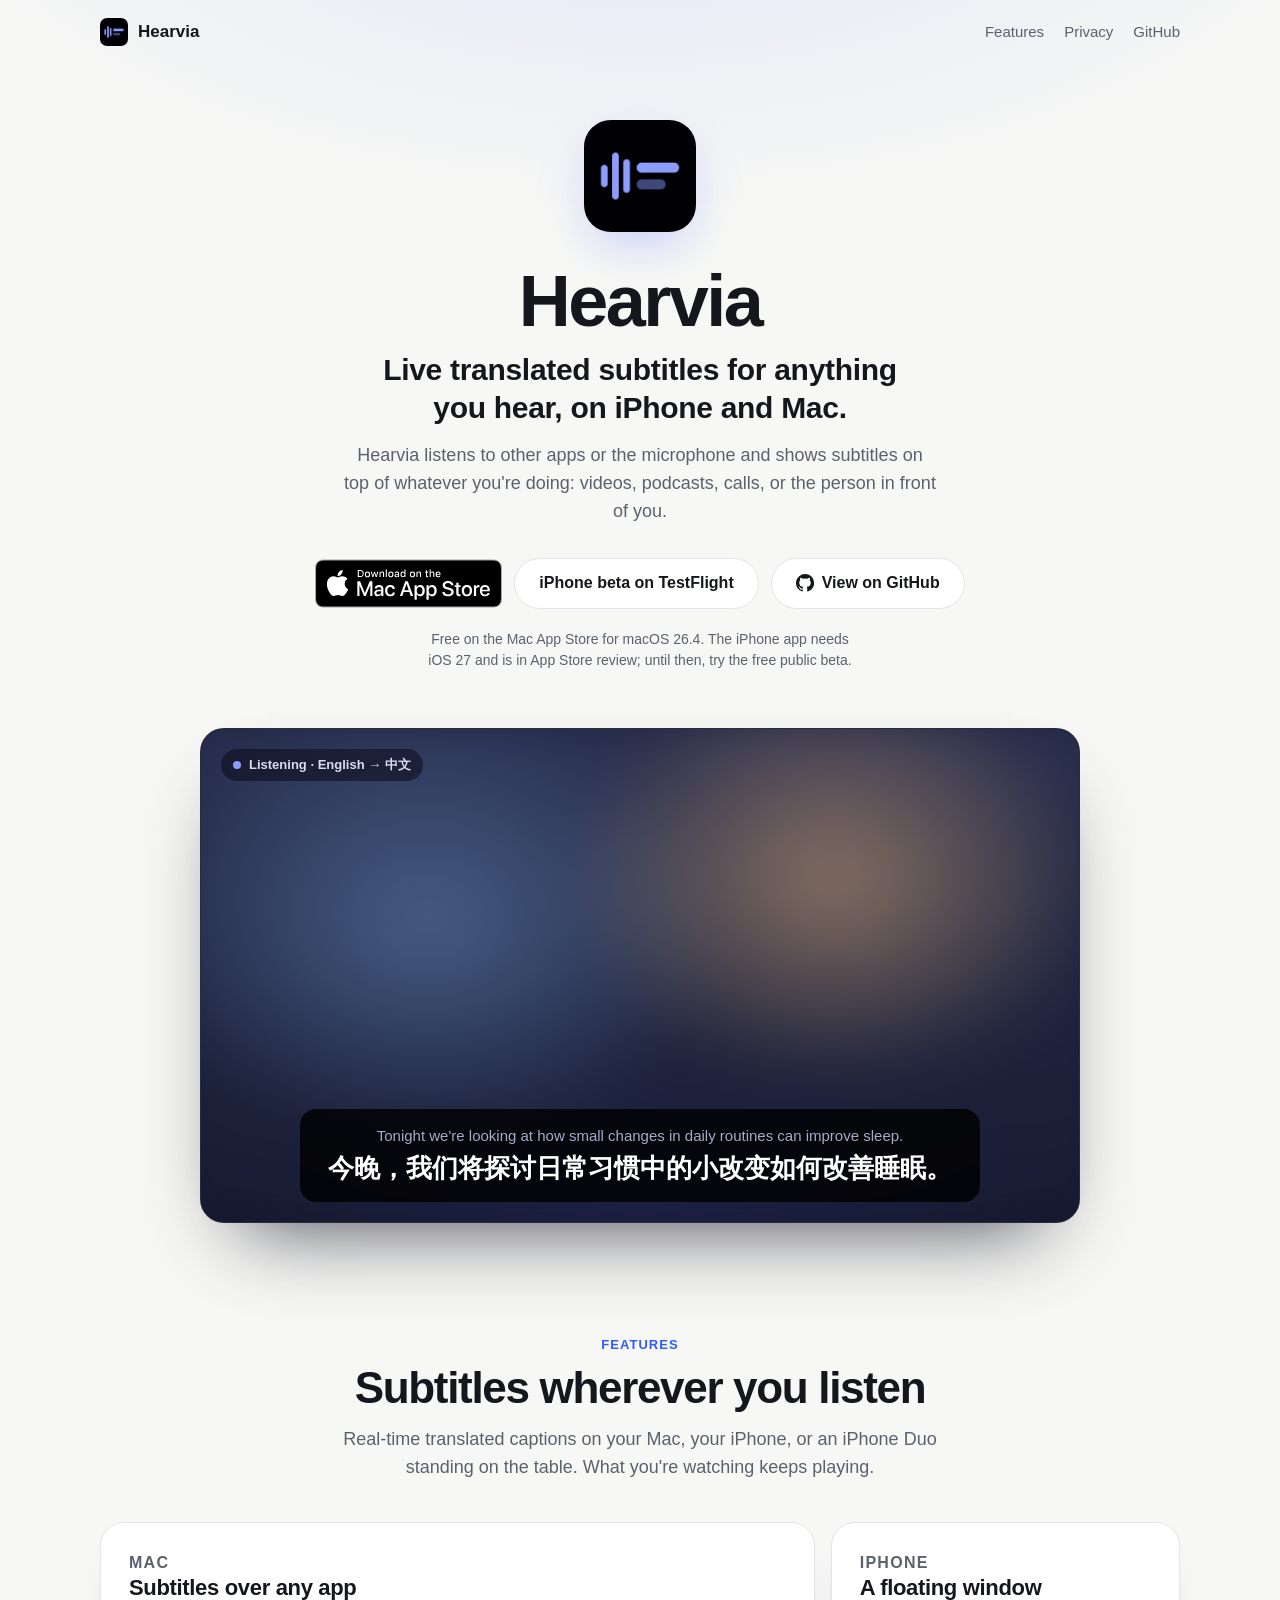
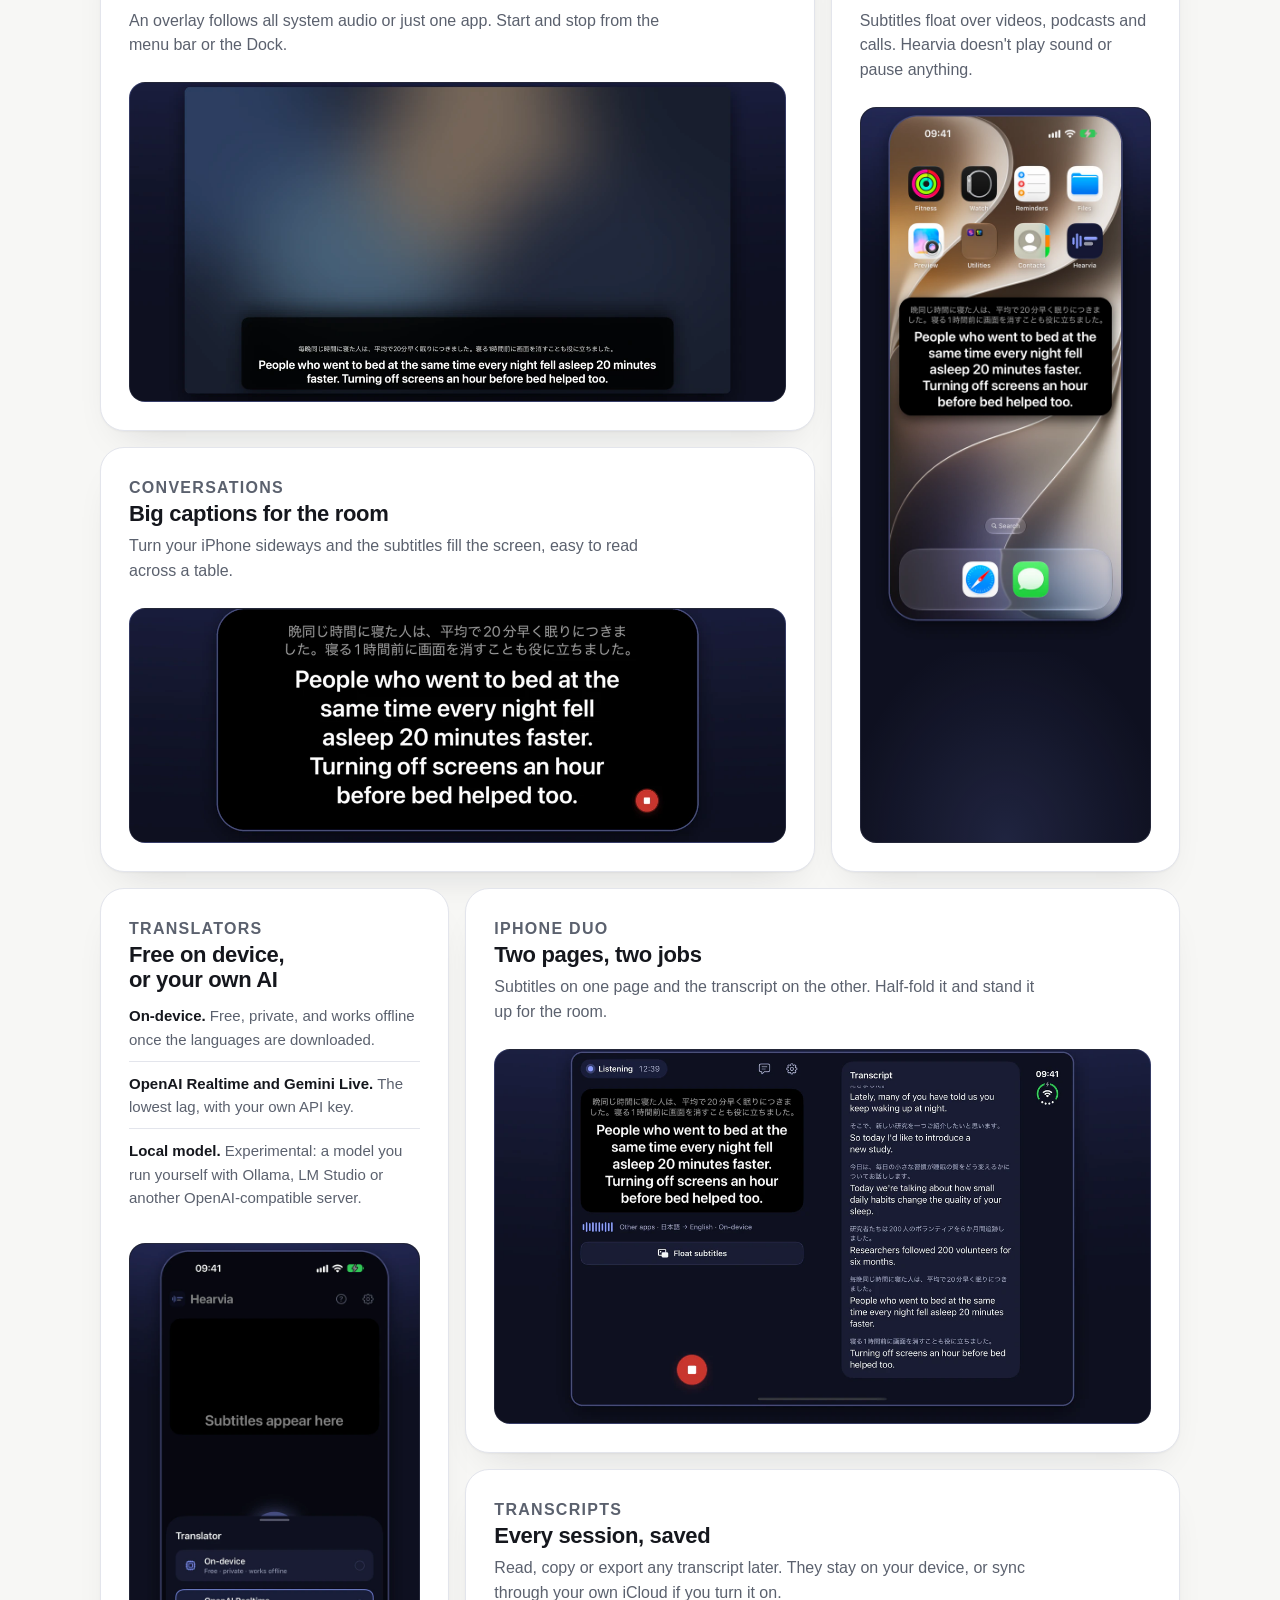
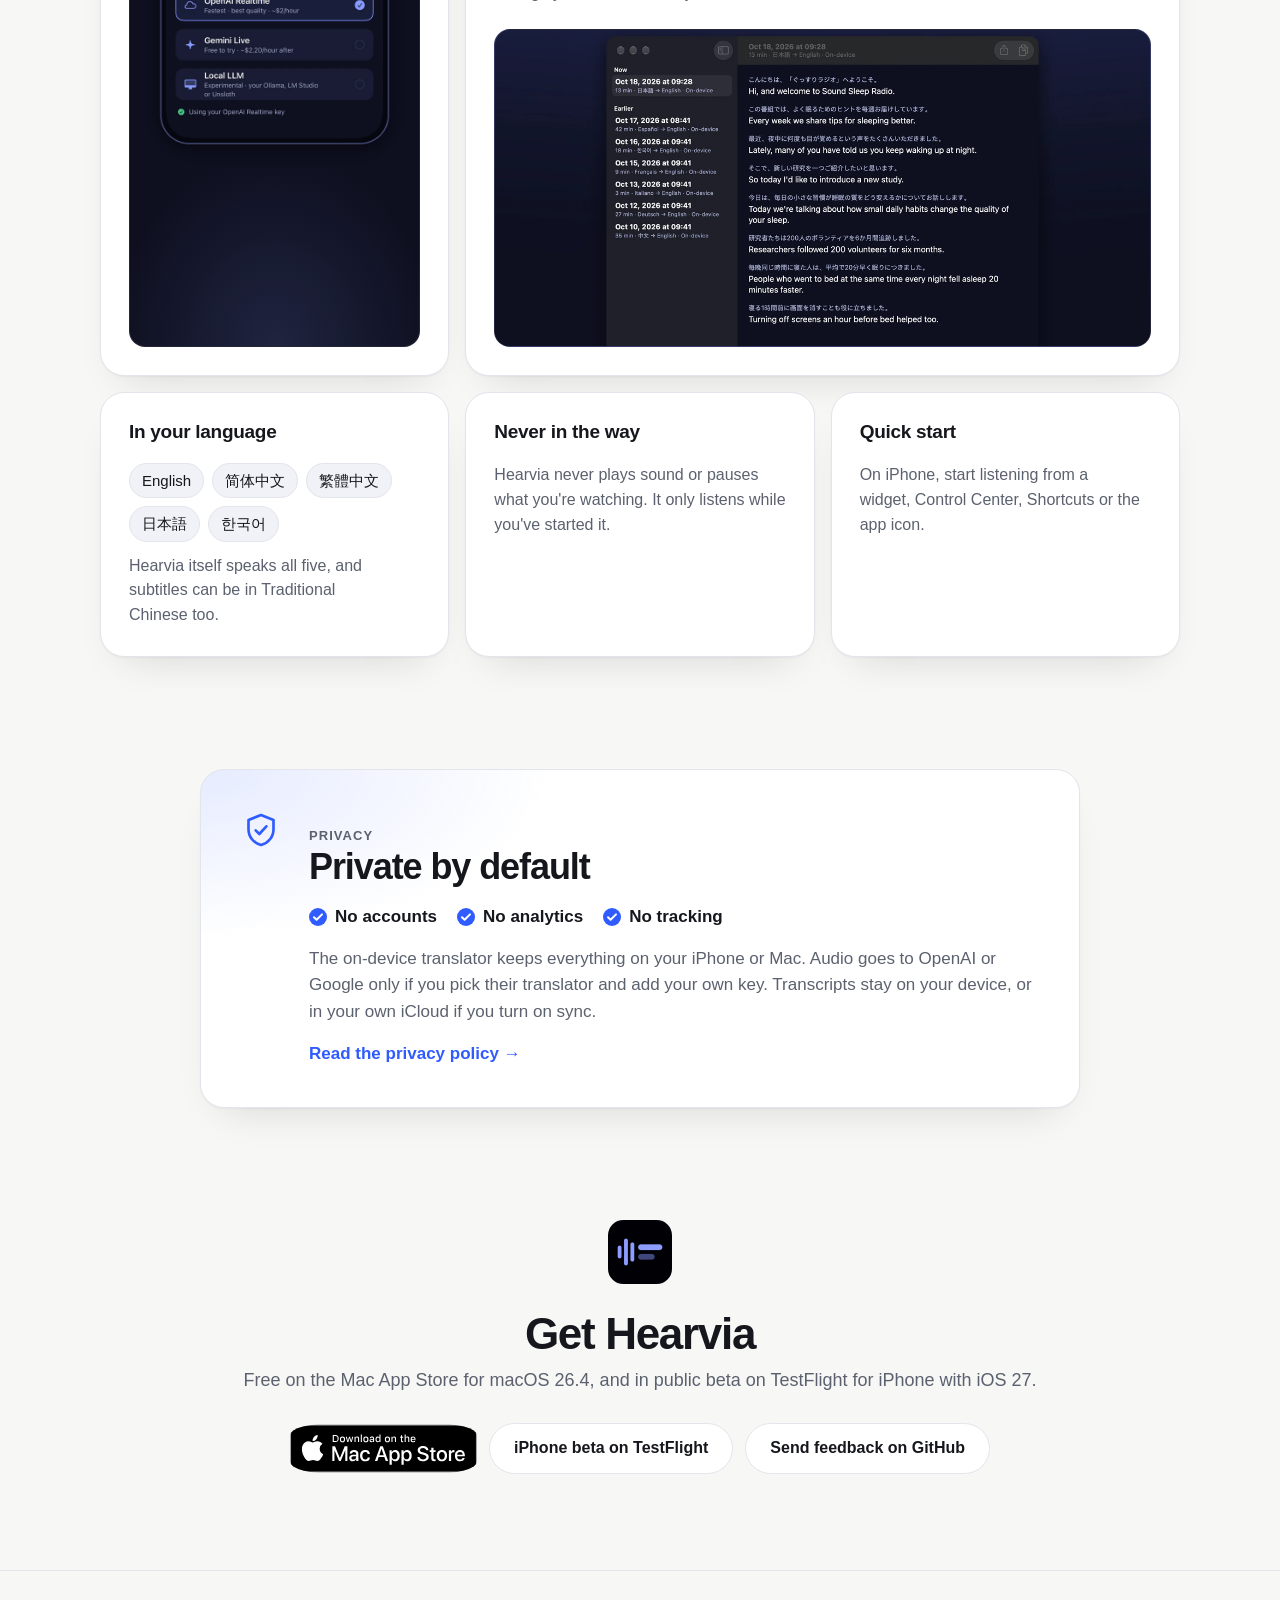
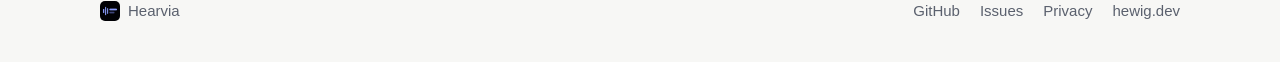
==== commit 097a9055: "Website: link the Mac App Store release" ====
--- a/docs/index.html
+++ b/docs/index.html
@@ -77,7 +77,7 @@
         "@type": "Offer",
         "price": "0",
         "priceCurrency": "USD",
-        "url": "https://testflight.apple.com/join/GZddk344"
+        "url": "https://apps.apple.com/us/app/hearvia/id6823200947?mt=12"
       },
       "author": { "@id": "https://hewig.dev/#person" },
       "publisher": { "@id": "https://hewig.dev/#person" },
@@ -106,13 +106,14 @@
     <h1 id="title">Hearvia <span class="hero-pitch">Live translated subtitles for anything you hear, on iPhone and Mac.</span></h1>
     <p class="hero-lede">Hearvia listens to other apps or the microphone and shows subtitles on top of whatever you're doing: videos, podcasts, calls, or the person in front of you.</p>
     <div class="actions">
-      <a class="button button-primary" href="https://testflight.apple.com/join/GZddk344">Join the beta on TestFlight</a>
+      <a class="store-badge" href="https://apps.apple.com/us/app/hearvia/id6823200947?mt=12"><img src="mac-app-store-badge.svg" width="187" height="48" alt="Download on the Mac App Store"></a>
+      <a class="button button-secondary" href="https://testflight.apple.com/join/GZddk344">iPhone beta on TestFlight</a>
       <a class="button button-secondary" href="https://github.com/hewigovens/hearvia">
         <svg aria-hidden="true" viewBox="0 0 16 16" width="18" height="18"><path fill="currentColor" d="M8 0a8 8 0 0 0-2.53 15.59c.4.07.55-.17.55-.38v-1.33c-2.23.48-2.7-1.07-2.7-1.07-.36-.92-.89-1.17-.89-1.17-.73-.5.06-.49.06-.49.8.06 1.23.83 1.23.83.71 1.22 1.87.87 2.33.66.07-.52.28-.87.5-1.07-1.78-.2-3.65-.89-3.65-3.95 0-.87.31-1.59.82-2.15-.08-.2-.36-1.02.08-2.12 0 0 .67-.21 2.2.82a7.6 7.6 0 0 1 4 0c1.53-1.04 2.2-.82 2.2-.82.44 1.1.16 1.92.08 2.12.51.56.82 1.28.82 2.15 0 3.07-1.87 3.75-3.66 3.95.29.25.54.73.54 1.48v2.2c0 .21.15.46.55.38A8 8 0 0 0 8 0Z"/></svg>
         View on GitHub
       </a>
     </div>
-    <p class="hero-note">Free public beta for iPhone and Mac. Needs iOS 27 or macOS 26.4. Version 1.0 is in App Store review.</p>
+    <p class="hero-note">Free on the Mac App Store for macOS 26.4. The iPhone app needs iOS 27 and is in App Store review; until then, try the free public beta.</p>
 
     <figure class="stage" aria-label="Example subtitles">
       <div class="stage-scene" aria-hidden="true"></div>
@@ -233,10 +234,11 @@
 
   <section class="section wrap cta" aria-labelledby="cta-title">
     <img src="icon.png" width="64" height="64" alt="" loading="lazy" decoding="async">
-    <h2 id="cta-title">Try the beta</h2>
-    <p>Free on TestFlight for iPhone and Mac. Needs iOS 27 or macOS 26.4.</p>
+    <h2 id="cta-title">Get Hearvia</h2>
+    <p>Free on the Mac App Store for macOS 26.4, and in public beta on TestFlight for iPhone with iOS 27.</p>
     <div class="actions">
-      <a class="button button-primary" href="https://testflight.apple.com/join/GZddk344">Join the beta on TestFlight</a>
+      <a class="store-badge" href="https://apps.apple.com/us/app/hearvia/id6823200947?mt=12"><img src="mac-app-store-badge.svg" width="187" height="48" alt="Download on the Mac App Store"></a>
+      <a class="button button-secondary" href="https://testflight.apple.com/join/GZddk344">iPhone beta on TestFlight</a>
       <a class="button button-secondary" href="https://github.com/hewigovens/hearvia/issues">Send feedback on GitHub</a>
     </div>
   </section>
--- a/docs/style.css
+++ b/docs/style.css
@@ -174,6 +174,10 @@
   color: var(--text);
 }
 .button-secondary:hover { background: var(--surface-raised); }
+.store-badge { display: inline-flex; border-radius: 8px; transition: transform 0.15s ease; }
+.store-badge:hover { transform: translateY(-1px); }
+.store-badge:active { transform: none; }
+.store-badge img { display: block; }
 .hero-note {
   max-width: 520px;
   margin: 20px auto 0;
@@ -253,7 +257,7 @@
 .caption-translation { color: #FFFFFF; font-size: clamp(19px, 2.8vw, 26px); font-weight: 600; line-height: 1.3; }
 @media (prefers-reduced-motion: reduce) {
   .dot { animation: none; }
-  .button, .caption { transition: none; }
+  .button, .store-badge, .caption { transition: none; }
 }
 
 /* Sections */
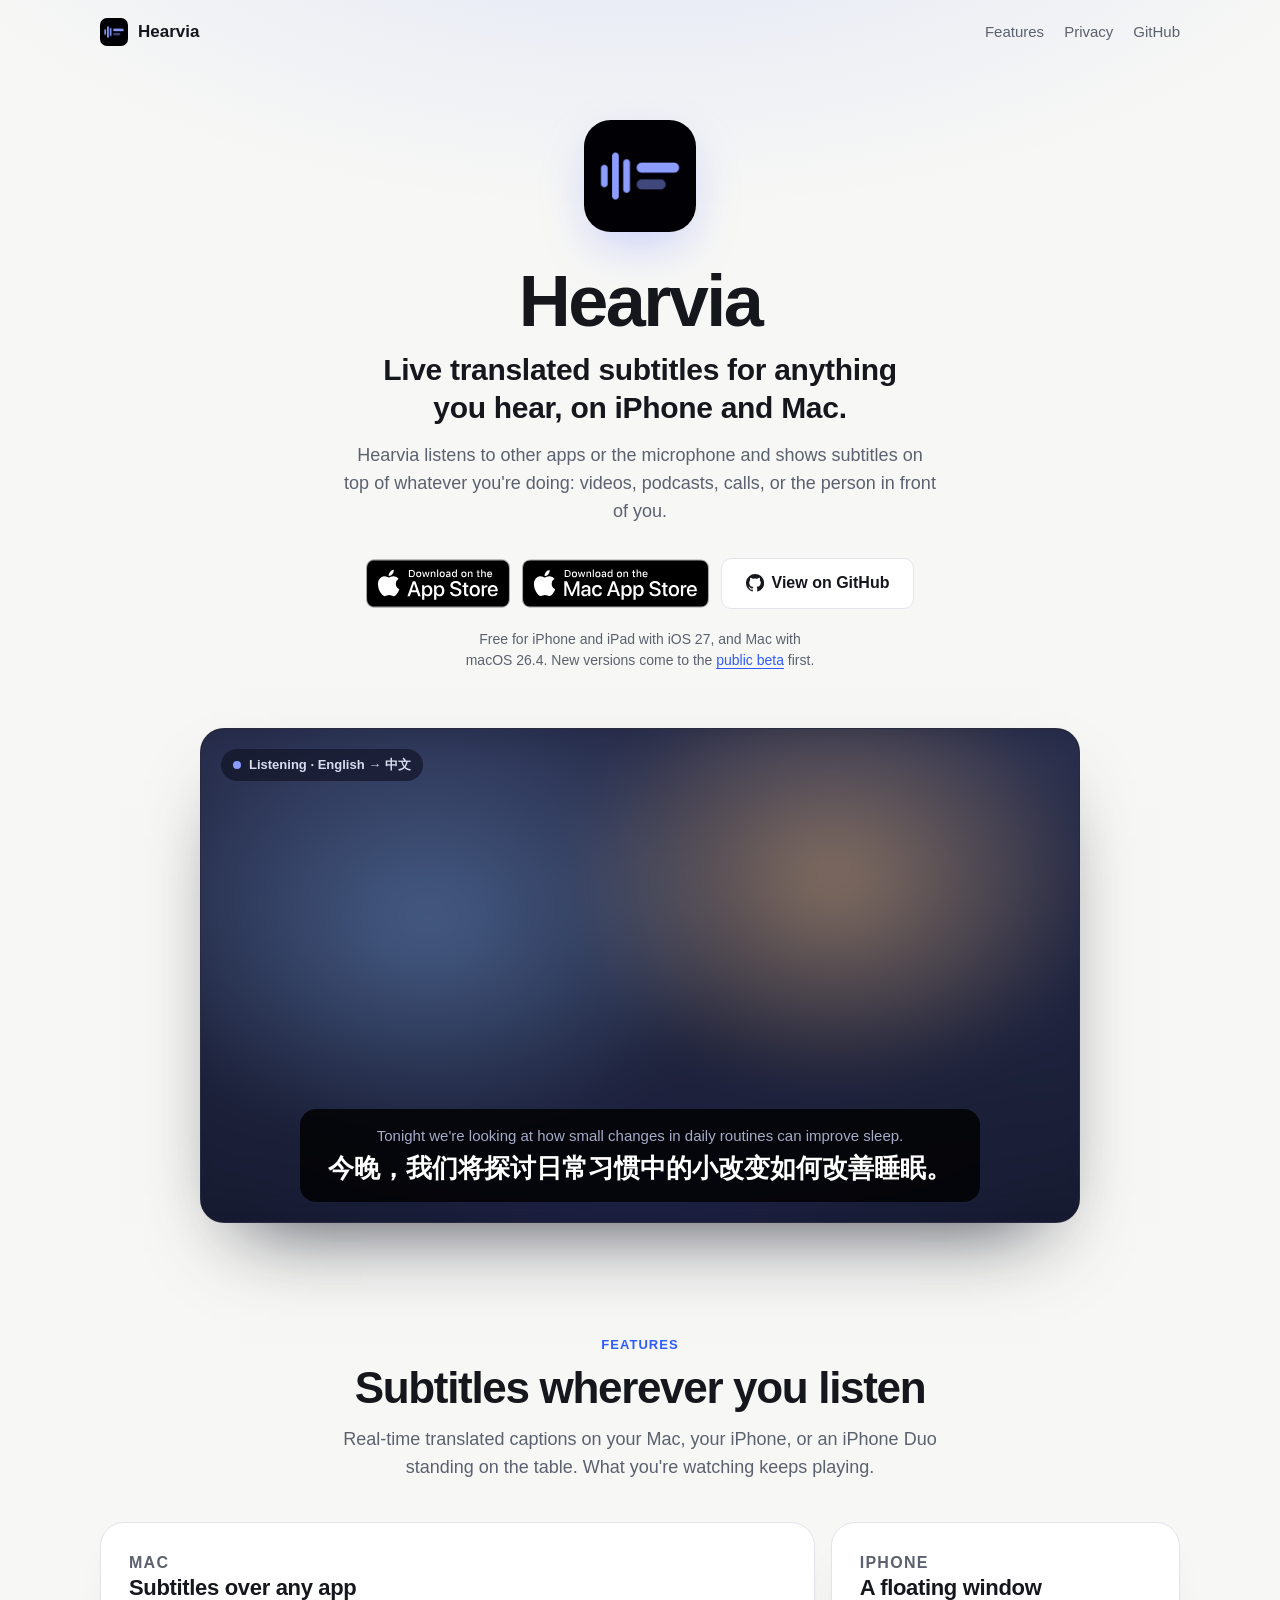
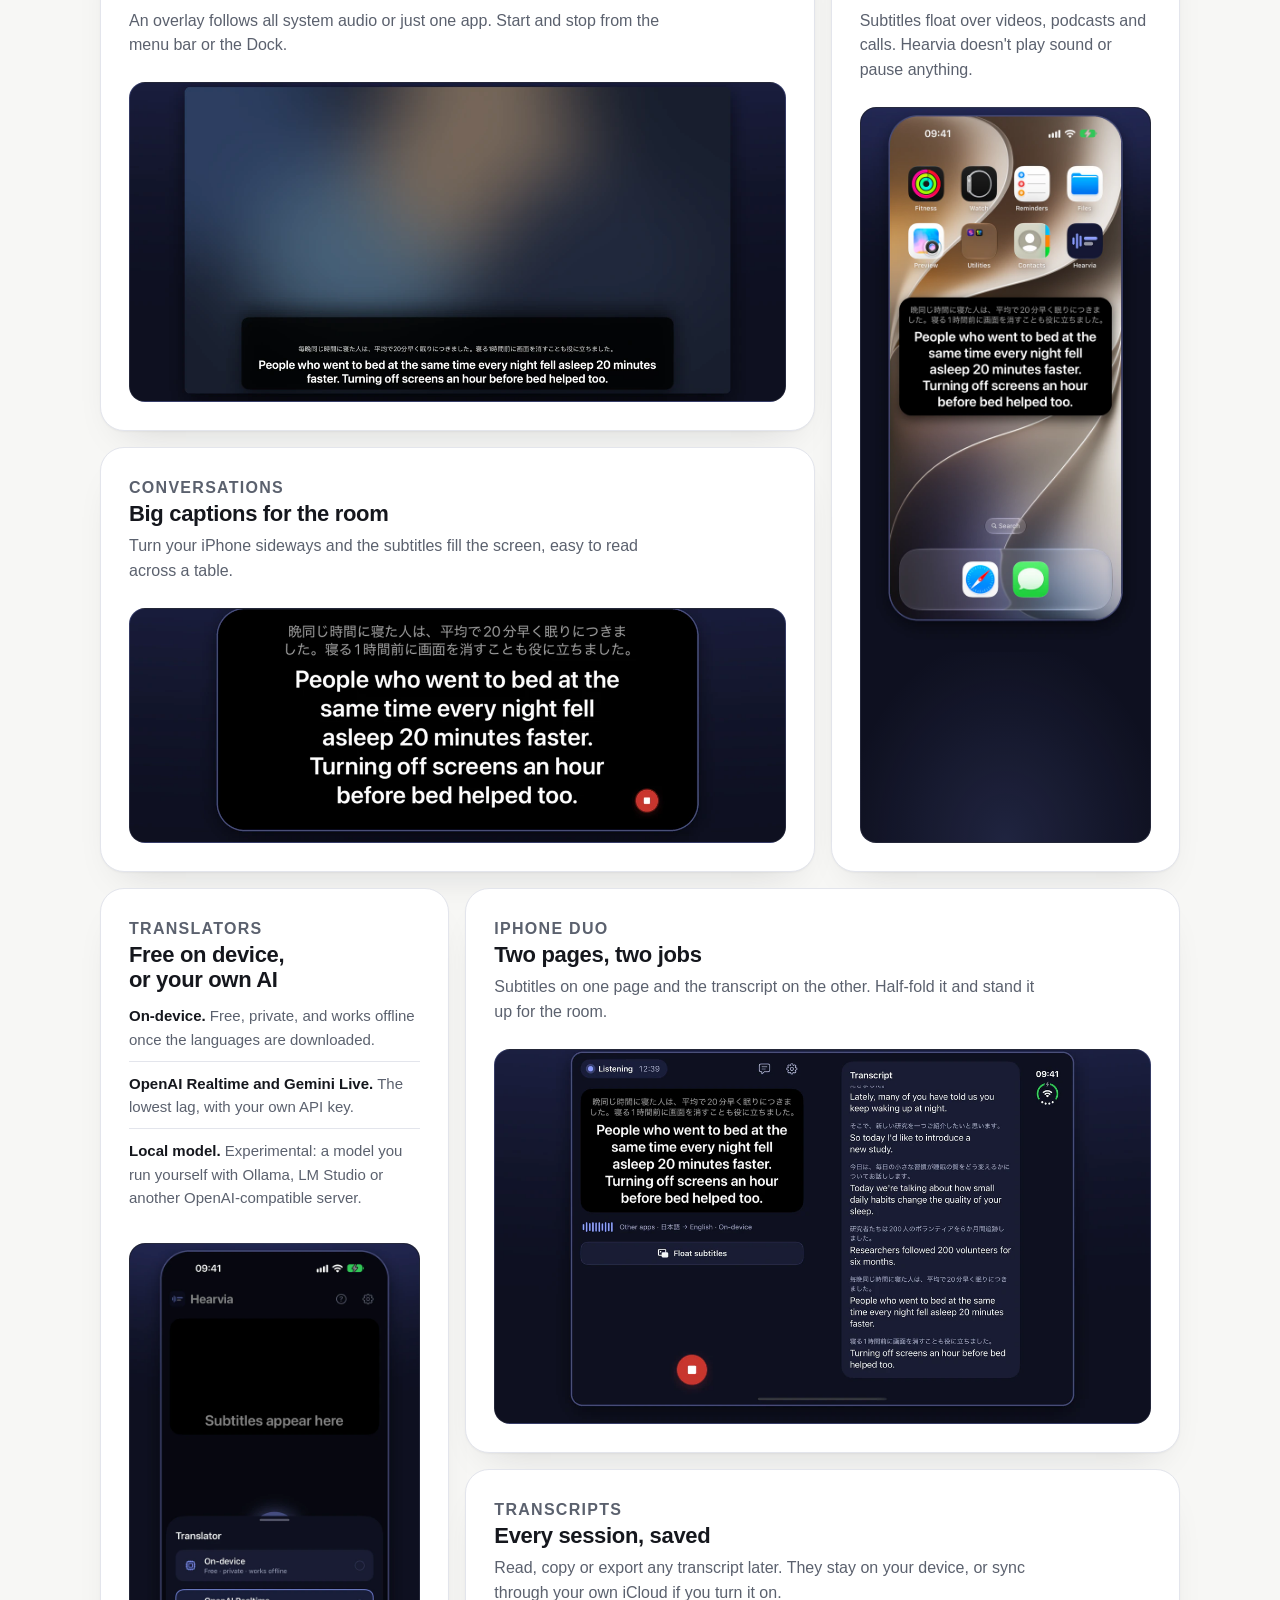
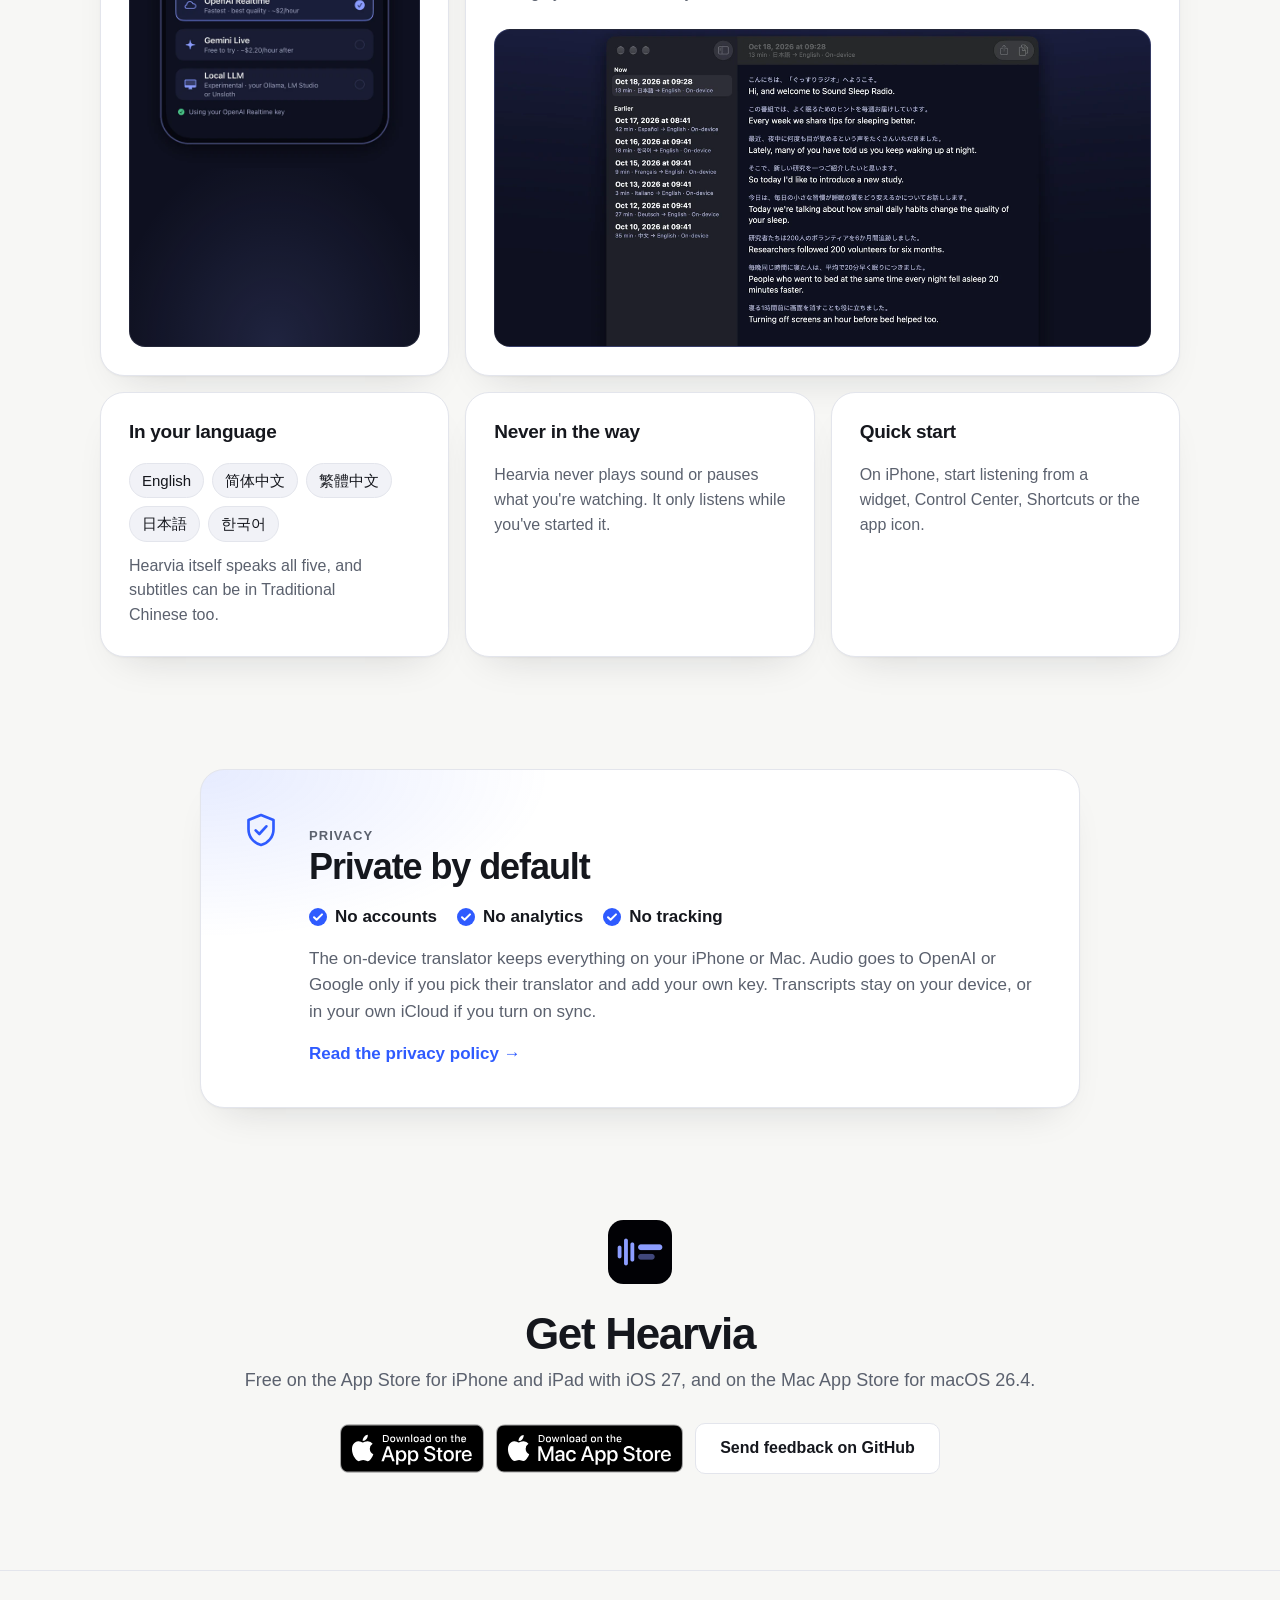
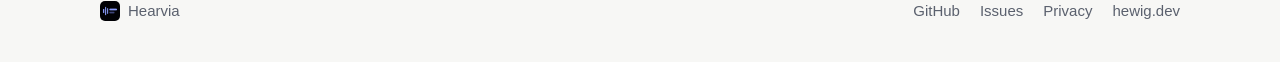
==== commit 7b0031df: "Release 1.0.1: the iPhone app is on the App Store, new builds submitted for review README and websit" ====
--- a/docs/index.html
+++ b/docs/index.html
@@ -77,7 +77,7 @@
         "@type": "Offer",
         "price": "0",
         "priceCurrency": "USD",
-        "url": "https://apps.apple.com/us/app/hearvia/id6823200947?mt=12"
+        "url": "https://apps.apple.com/us/app/hearvia/id6823200947"
       },
       "author": { "@id": "https://hewig.dev/#person" },
       "publisher": { "@id": "https://hewig.dev/#person" },
@@ -106,14 +106,14 @@
     <h1 id="title">Hearvia <span class="hero-pitch">Live translated subtitles for anything you hear, on iPhone and Mac.</span></h1>
     <p class="hero-lede">Hearvia listens to other apps or the microphone and shows subtitles on top of whatever you're doing: videos, podcasts, calls, or the person in front of you.</p>
     <div class="actions">
+      <a class="store-badge" href="https://apps.apple.com/us/app/hearvia/id6823200947"><img src="app-store-badge.svg" width="144" height="48" alt="Download on the App Store"></a>
       <a class="store-badge" href="https://apps.apple.com/us/app/hearvia/id6823200947?mt=12"><img src="mac-app-store-badge.svg" width="187" height="48" alt="Download on the Mac App Store"></a>
-      <a class="button button-secondary" href="https://testflight.apple.com/join/GZddk344">iPhone beta on TestFlight</a>
       <a class="button button-secondary" href="https://github.com/hewigovens/hearvia">
         <svg aria-hidden="true" viewBox="0 0 16 16" width="18" height="18"><path fill="currentColor" d="M8 0a8 8 0 0 0-2.53 15.59c.4.07.55-.17.55-.38v-1.33c-2.23.48-2.7-1.07-2.7-1.07-.36-.92-.89-1.17-.89-1.17-.73-.5.06-.49.06-.49.8.06 1.23.83 1.23.83.71 1.22 1.87.87 2.33.66.07-.52.28-.87.5-1.07-1.78-.2-3.65-.89-3.65-3.95 0-.87.31-1.59.82-2.15-.08-.2-.36-1.02.08-2.12 0 0 .67-.21 2.2.82a7.6 7.6 0 0 1 4 0c1.53-1.04 2.2-.82 2.2-.82.44 1.1.16 1.92.08 2.12.51.56.82 1.28.82 2.15 0 3.07-1.87 3.75-3.66 3.95.29.25.54.73.54 1.48v2.2c0 .21.15.46.55.38A8 8 0 0 0 8 0Z"/></svg>
         View on GitHub
       </a>
     </div>
-    <p class="hero-note">Free on the Mac App Store for macOS 26.4. The iPhone app needs iOS 27 and is in App Store review; until then, try the free public beta.</p>
+    <p class="hero-note">Free for iPhone and iPad with iOS 27, and Mac with macOS 26.4. New versions come to the <a href="https://testflight.apple.com/join/GZddk344">public beta</a> first.</p>
 
     <figure class="stage" aria-label="Example subtitles">
       <div class="stage-scene" aria-hidden="true"></div>
@@ -235,10 +235,10 @@
   <section class="section wrap cta" aria-labelledby="cta-title">
     <img src="icon.png" width="64" height="64" alt="" loading="lazy" decoding="async">
     <h2 id="cta-title">Get Hearvia</h2>
-    <p>Free on the Mac App Store for macOS 26.4, and in public beta on TestFlight for iPhone with iOS 27.</p>
+    <p>Free on the App Store for iPhone and iPad with iOS 27, and on the Mac App Store for macOS 26.4.</p>
     <div class="actions">
+      <a class="store-badge" href="https://apps.apple.com/us/app/hearvia/id6823200947"><img src="app-store-badge.svg" width="144" height="48" alt="Download on the App Store"></a>
       <a class="store-badge" href="https://apps.apple.com/us/app/hearvia/id6823200947?mt=12"><img src="mac-app-store-badge.svg" width="187" height="48" alt="Download on the Mac App Store"></a>
-      <a class="button button-secondary" href="https://testflight.apple.com/join/GZddk344">iPhone beta on TestFlight</a>
       <a class="button button-secondary" href="https://github.com/hewigovens/hearvia/issues">Send feedback on GitHub</a>
     </div>
   </section>
--- a/docs/style.css
+++ b/docs/style.css
@@ -155,7 +155,7 @@
   gap: 8px;
   min-height: 48px;
   padding: 12px 24px;
-  border-radius: 999px;
+  border-radius: 10px;
   font-size: 16px;
   font-weight: 600;
   text-decoration: none;
@@ -174,7 +174,7 @@
   color: var(--text);
 }
 .button-secondary:hover { background: var(--surface-raised); }
-.store-badge { display: inline-flex; border-radius: 8px; transition: transform 0.15s ease; }
+.store-badge { display: inline-flex; border-radius: 10px; transition: transform 0.15s ease; }
 .store-badge:hover { transform: translateY(-1px); }
 .store-badge:active { transform: none; }
 .store-badge img { display: block; }
@@ -360,7 +360,7 @@
 
 /* Closing call to action */
 .cta { text-align: center; }
-.cta img { border-radius: 24%; }
+.cta > img { border-radius: 24%; }
 .cta h2 { margin: 16px 0 8px; font-size: clamp(30px, 5vw, 44px); letter-spacing: -0.03em; }
 .cta p { margin: 0 0 28px; color: var(--muted); font-size: 18px; }
 
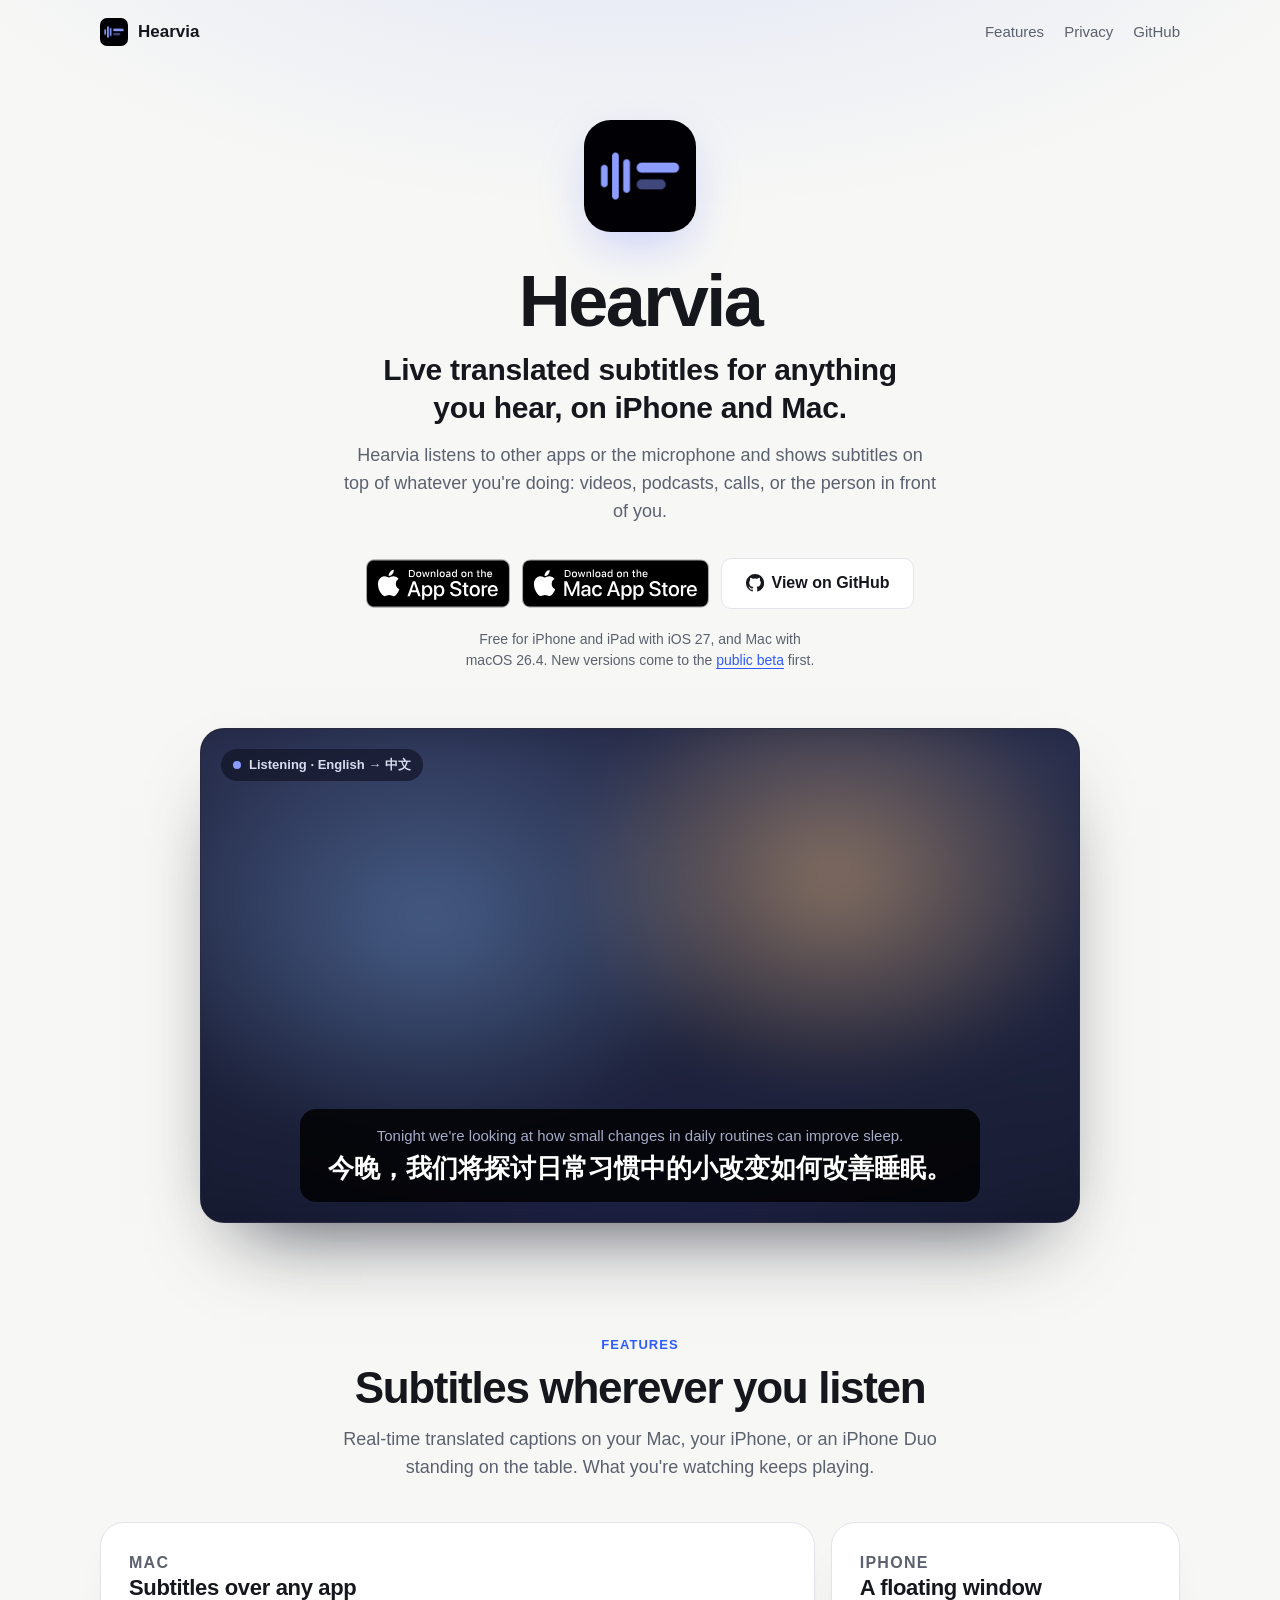
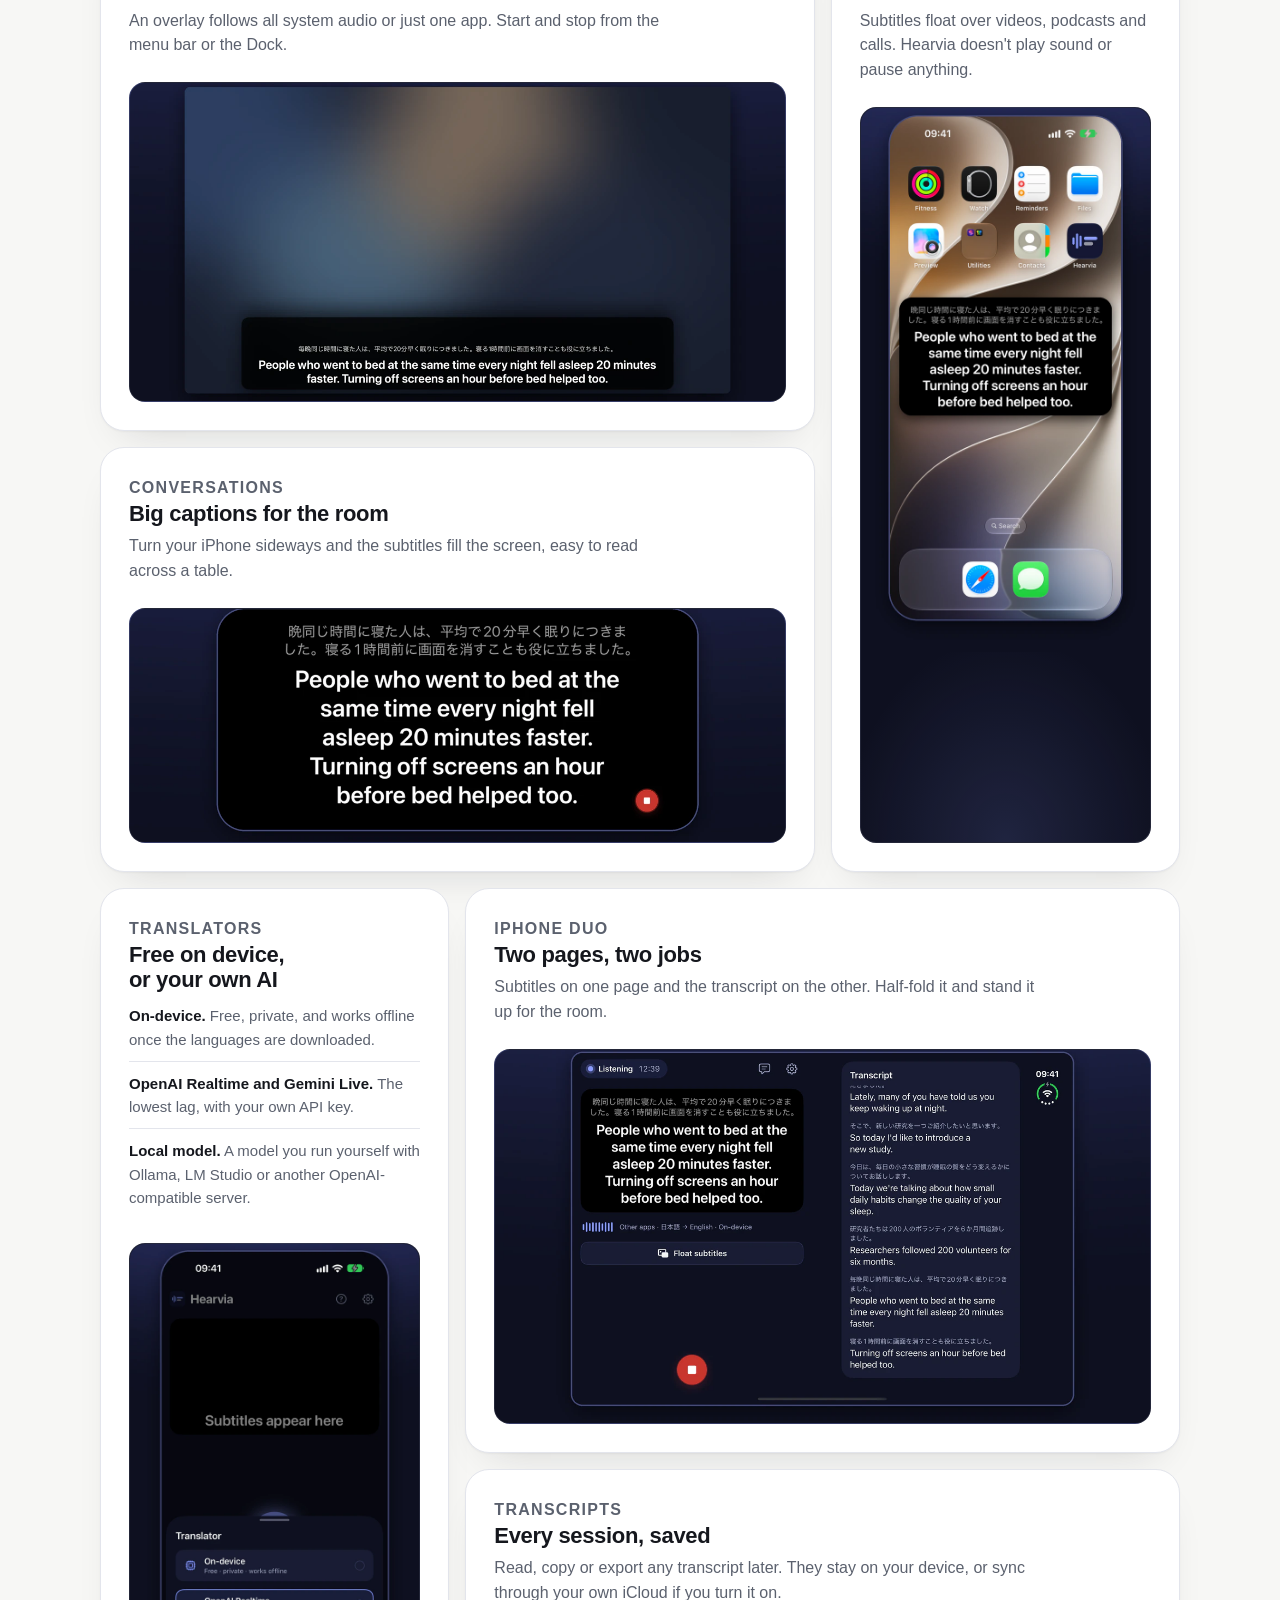
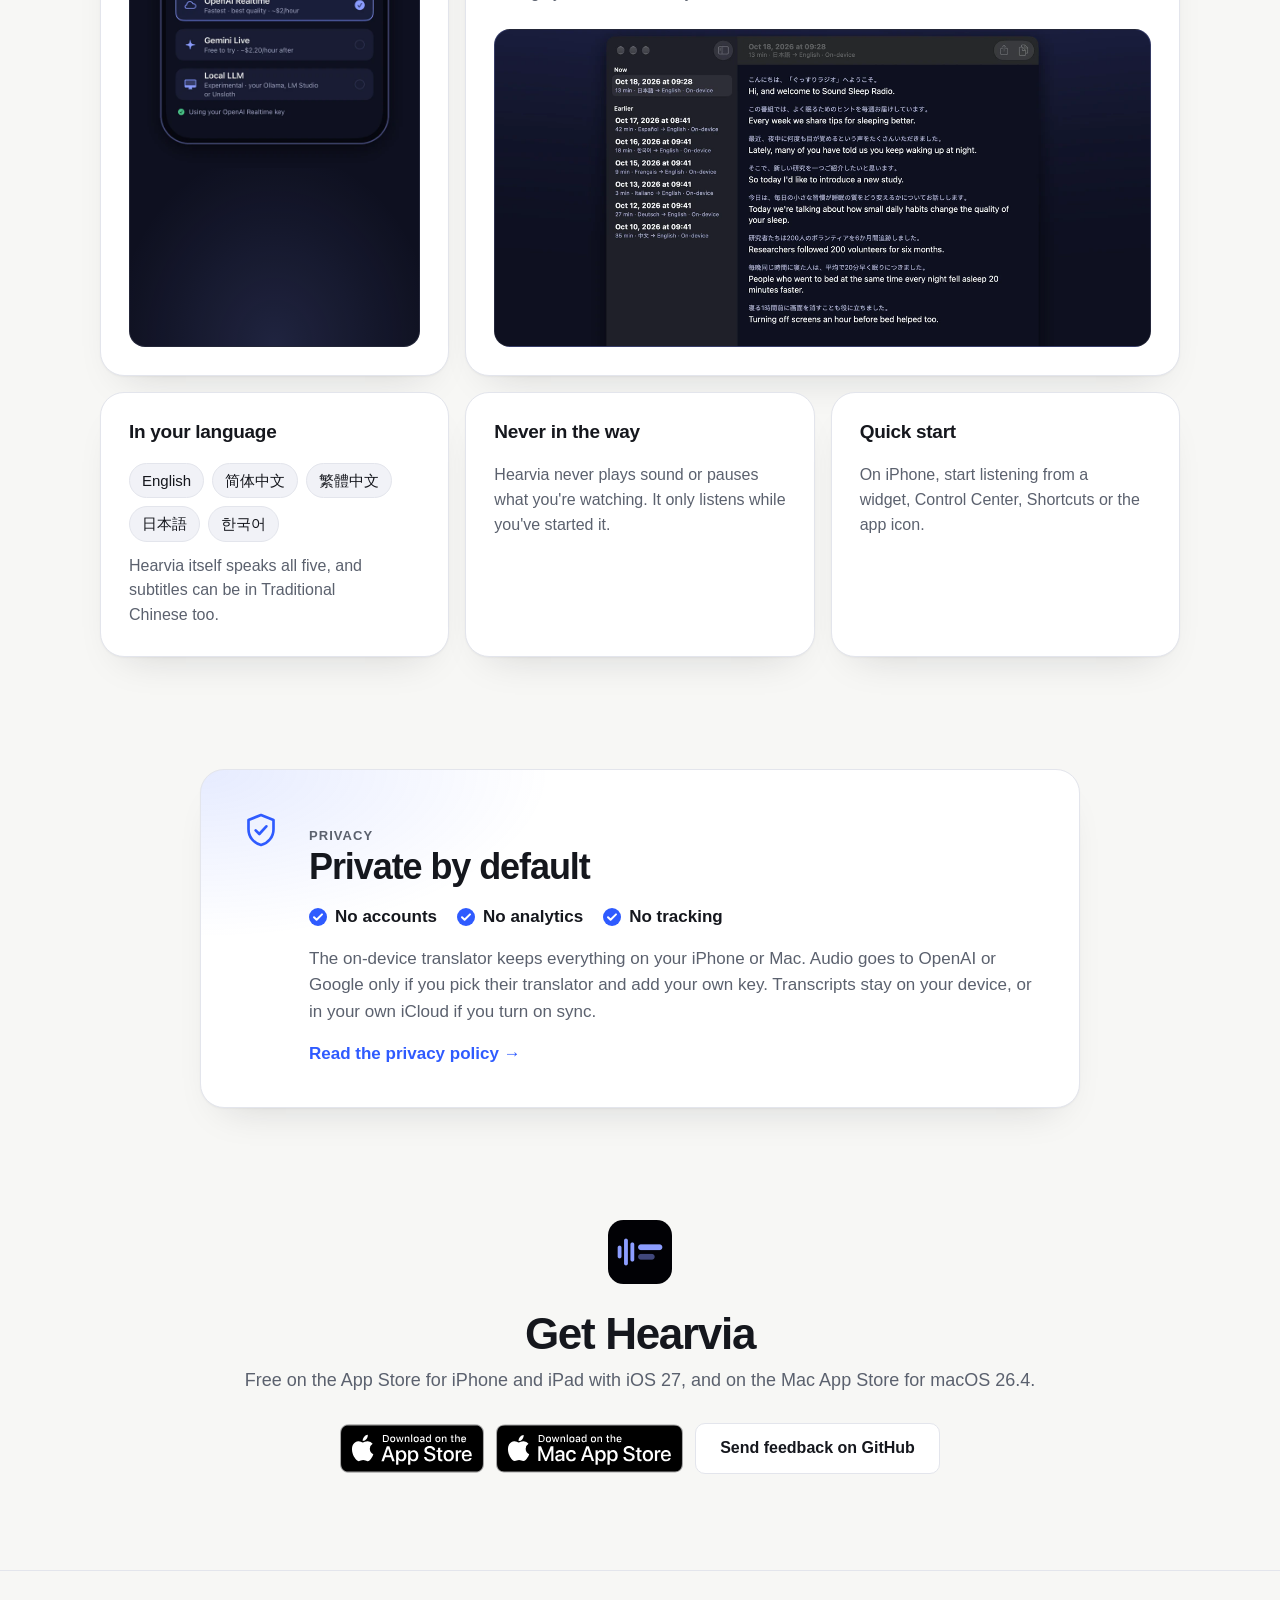
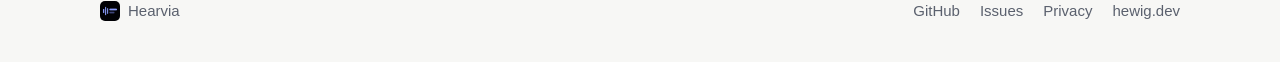
==== commit 7e15c467: "Settings: add Mac control icons and remove the Local LLM experimental label" ====
--- a/docs/index.html
+++ b/docs/index.html
@@ -24,6 +24,7 @@
 <meta name="twitter:image:alt" content="Hearvia on Mac, iPhone and iPhone Duo showing translated subtitles over other apps">
 <meta name="theme-color" content="#0E1020" media="(prefers-color-scheme: dark)">
 <meta name="theme-color" content="#F7F7F5" media="(prefers-color-scheme: light)">
+<meta name="apple-itunes-app" content="app-id=6823200947">
 <link rel="icon" href="favicon.png" type="image/png" sizes="64x64">
 <link rel="apple-touch-icon" href="apple-touch-icon.png">
 <link rel="stylesheet" href="style.css">
@@ -167,7 +168,7 @@
           <ul class="options">
             <li><strong>On-device.</strong> Free, private, and works offline once the languages are downloaded.</li>
             <li><strong>OpenAI Realtime and Gemini Live.</strong> The lowest lag, with your own API key.</li>
-            <li><strong>Local model.</strong> Experimental: a model you run yourself with Ollama, LM Studio or another OpenAI-compatible server.</li>
+            <li><strong>Local model.</strong> A model you run yourself with Ollama, LM Studio or another OpenAI-compatible server.</li>
           </ul>
         </div>
         <div class="shot shot-phone"><img src="screenshots/iphone-translators.webp" width="662" height="1200" loading="lazy" decoding="async" alt="Hearvia's translator picker on iPhone, listing On-device, OpenAI Realtime, Gemini Live and Local LLM."></div>
